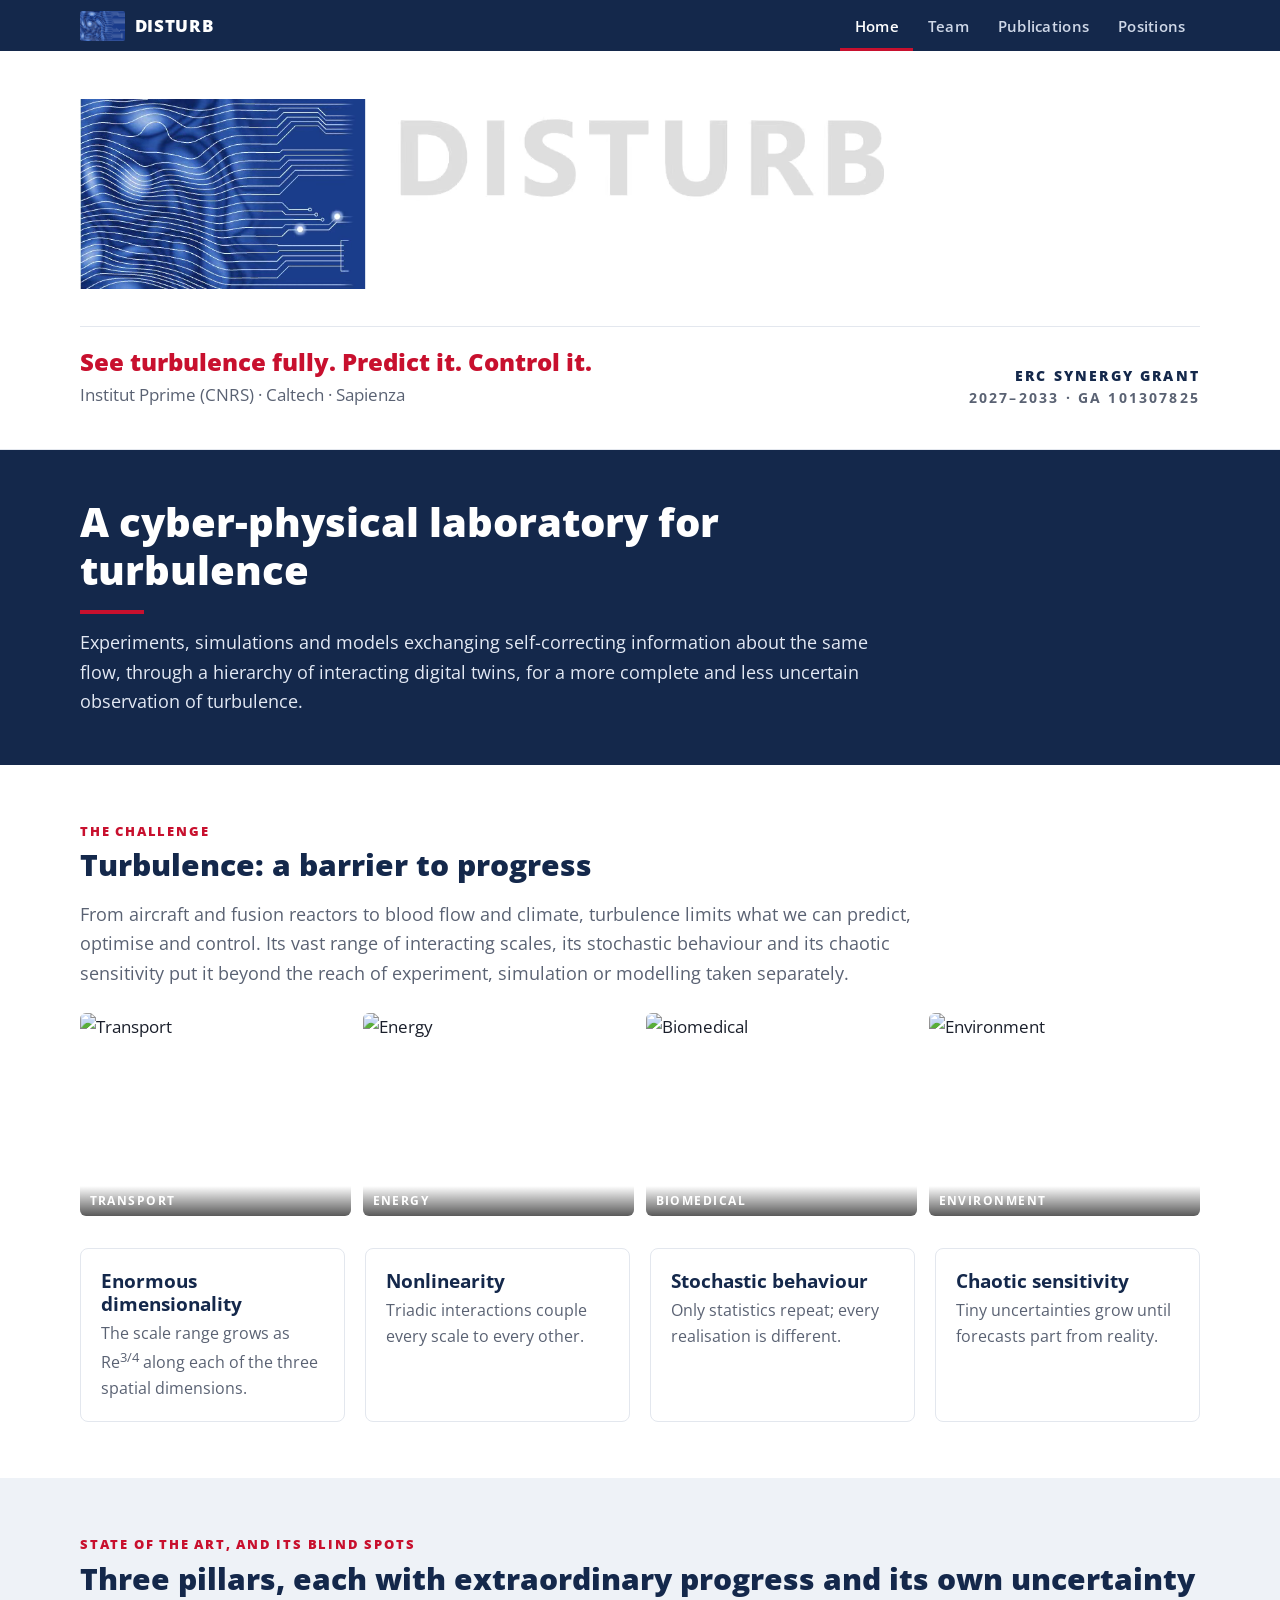
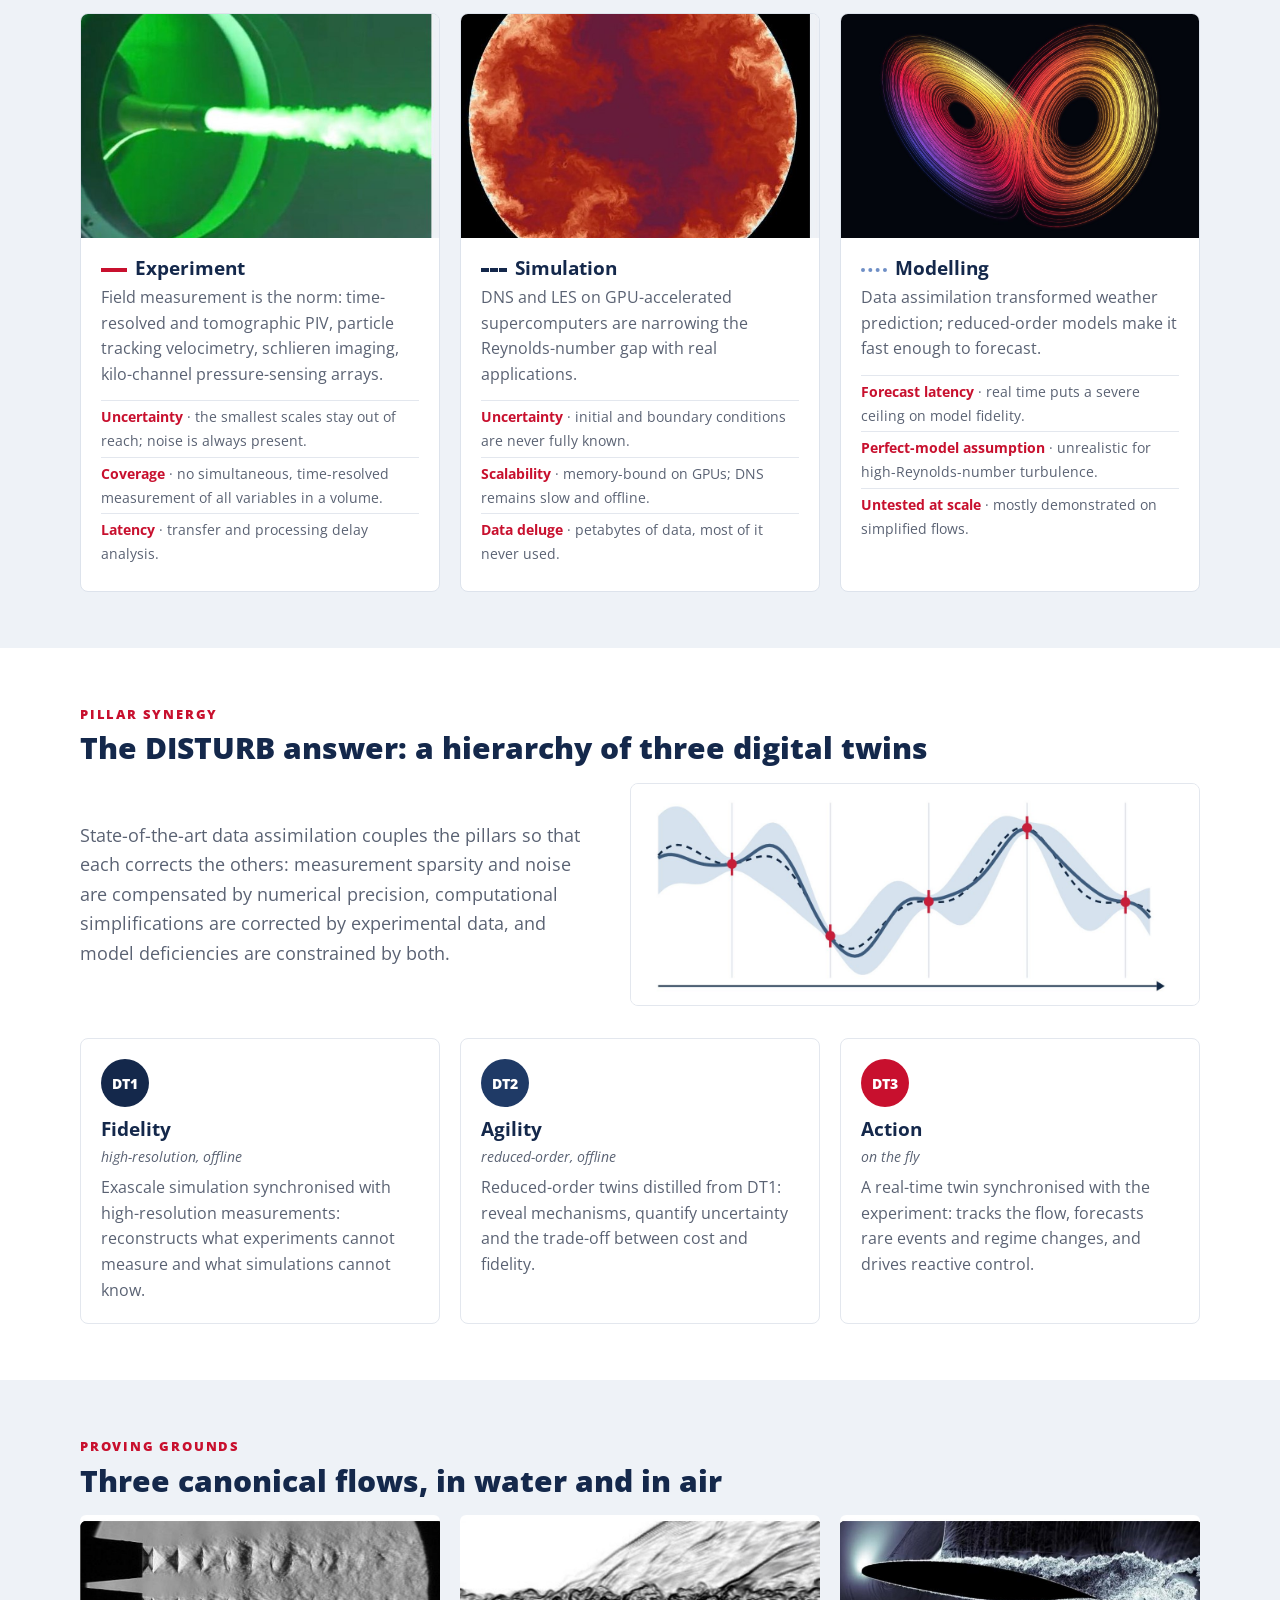
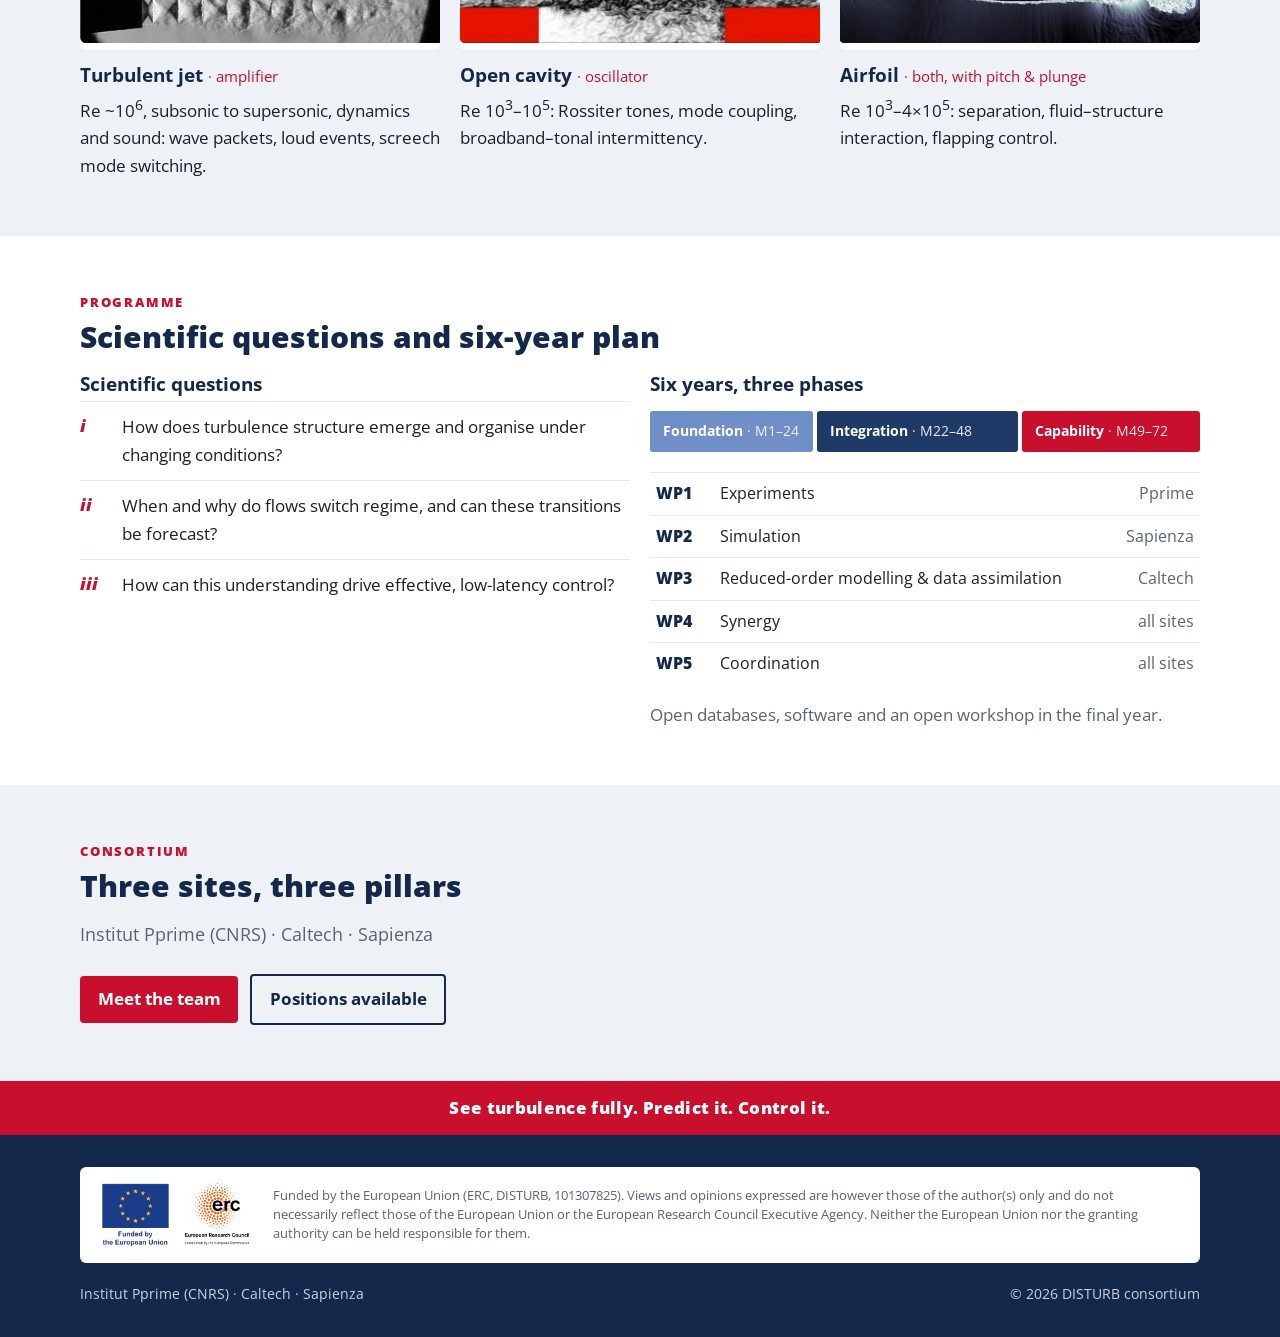
==== docs/index.html @ 785d61cc "Redesign around the new animated DISTURB logo; drop Home fact bar Co-Authored-By: Claude Opus 5.5 <n" ====
<!DOCTYPE html>
<html lang="en">
<head>
<meta charset="utf-8">
<meta name="viewport" content="width=device-width, initial-scale=1">
<title>DISTURB · Digital Simulation Twins for Turbulence</title>
<meta name="description" content="Experiments, simulations and models exchanging self-correcting information about the same flow, through a hierarchy of interacting digital twins, for a more complete and less uncertain observation of turbulence.">
<meta property="og:title" content="DISTURB · Digital Simulation Twins for Turbulence">
<meta property="og:description" content="Experiments, simulations and models exchanging self-correcting information about the same flow, through a hierarchy of interacting digital twins, for a more complete and less uncertain observation of turbulence.">
<meta property="og:image" content="images/logo_lockup.png">
<link rel="icon" href="images/favicon.png">
<link rel="preconnect" href="https://fonts.googleapis.com">
<link rel="preconnect" href="https://fonts.gstatic.com" crossorigin>
<link href="https://fonts.googleapis.com/css2?family=Open+Sans:ital,wght@0,400;0,600;0,700;0,800;1,400&display=swap" rel="stylesheet">
<link rel="stylesheet" href="style.css">
</head>
<body>
<nav class="site"><div class="container"><a class="nav-brand" href="index.html"><img src="images/logo_mark.png" alt="">DISTURB</a><ul><li><a class="lnk active" href="index.html">Home</a></li><li><a class="lnk" href="team.html">Team</a></li><li><a class="lnk" href="publications.html">Publications</a></li><li><a class="lnk" href="positions.html">Positions</a></li></ul></div></nav>
<main>

<section class="hero"><div class="container">
  <div class="hero-logo">
    <video autoplay muted playsinline preload="auto" poster="images/logo_lockup.png" aria-label="DISTURB — Digital Simulation Twins for Turbulence">
      <source src="images/logo_anim.webm" type="video/webm">
      <source src="images/logo_anim.mp4" type="video/mp4">
    </video>
    <img class="still" src="images/logo_lockup.png" alt="DISTURB — Digital Simulation Twins for Turbulence">
  </div>
  <div class="hero-meta">
    <div><div class="motto">See turbulence fully. Predict it. Control it.</div><div class="sites">Institut Pprime (CNRS) · Caltech · Sapienza</div></div>
    <div class="grant"><b>ERC Synergy Grant</b><br>2027–2033 · GA 101307825</div>
  </div>
</div></section>
<section class="intro"><div class="container">
  <h1>A cyber-physical laboratory for turbulence</h1>
  <p>Experiments, simulations and models exchanging self-correcting information about the same flow, through a hierarchy of interacting digital twins, for a more complete and less uncertain observation of turbulence.</p>
</div></section>
<section class="section"><div class="container">
  <div class="kicker">The challenge</div>
  <h2>Turbulence: a barrier to progress</h2>
  <p class="lead">From aircraft and fusion reactors to blood flow and climate, turbulence limits what we can predict, optimise and control. Its vast range of interacting scales, its stochastic behaviour and its chaotic sensitivity put it beyond the reach of experiment, simulation or modelling taken separately.</p><div class="apps"><figure><img src="images/app_transport.jpg" alt="Transport" loading="lazy"><figcaption>Transport</figcaption></figure><figure><img src="images/app_energy.jpg" alt="Energy" loading="lazy"><figcaption>Energy</figcaption></figure><figure><img src="images/app_biomedical.jpg" alt="Biomedical" loading="lazy"><figcaption>Biomedical</figcaption></figure><figure><img src="images/app_environment.jpg" alt="Environment" loading="lazy"><figcaption>Environment</figcaption></figure></div><div class="grid g4"><div class="card"><h3>Enormous dimensionality</h3><p>The scale range grows as Re<sup>3/4</sup> along each of the three spatial dimensions.</p></div><div class="card"><h3>Nonlinearity</h3><p>Triadic interactions couple every scale to every other.</p></div><div class="card"><h3>Stochastic behaviour</h3><p>Only statistics repeat; every realisation is different.</p></div><div class="card"><h3>Chaotic sensitivity</h3><p>Tiny uncertainties grow until forecasts part from reality.</p></div></div>
</div></section>
<section class="section alt"><div class="container">
  <div class="kicker">State of the art, and its blind spots</div>
  <h2>Three pillars, each with extraordinary progress and its own uncertainty</h2>
  <div class="grid g3"><div class="card pillar solid"><img src="images/exp.jpg" alt="Experiment" loading="lazy"><div class="body"><h3>Experiment</h3><p>Field measurement is the norm: time-resolved and tomographic PIV, particle tracking velocimetry, schlieren imaging, kilo-channel pressure-sensing arrays.</p><ul class="limits"><li><b>Uncertainty</b> · the smallest scales stay out of reach; noise is always present.</li><li><b>Coverage</b> · no simultaneous, time-resolved measurement of all variables in a volume.</li><li><b>Latency</b> · transfer and processing delay analysis.</li></ul></div></div><div class="card pillar dashed"><img src="images/sim.jpg" alt="Simulation" loading="lazy"><div class="body"><h3>Simulation</h3><p>DNS and LES on GPU-accelerated supercomputers are narrowing the Reynolds-number gap with real applications.</p><ul class="limits"><li><b>Uncertainty</b> · initial and boundary conditions are never fully known.</li><li><b>Scalability</b> · memory-bound on GPUs; DNS remains slow and offline.</li><li><b>Data deluge</b> · petabytes of data, most of it never used.</li></ul></div></div><div class="card pillar dotted"><img src="images/model.jpg" alt="Modelling" loading="lazy"><div class="body"><h3>Modelling</h3><p>Data assimilation transformed weather prediction; reduced-order models make it fast enough to forecast.</p><ul class="limits"><li><b>Forecast latency</b> · real time puts a severe ceiling on model fidelity.</li><li><b>Perfect-model assumption</b> · unrealistic for high-Reynolds-number turbulence.</li><li><b>Untested at scale</b> · mostly demonstrated on simplified flows.</li></ul></div></div></div>
</div></section>
<section class="section"><div class="container">
  <div class="kicker">Pillar synergy</div>
  <h2>The DISTURB answer: a hierarchy of three digital twins</h2>
  <div class="synergy"><p class="lead">State-of-the-art data assimilation couples the pillars so that each corrects the others: measurement sparsity and noise are compensated by numerical precision, computational simplifications are corrected by experimental data, and model deficiencies are constrained by both.</p><img src="images/dt.jpg" alt="Data assimilation: twin estimate tracking the true flow, with uncertainty shrinking at assimilated measurements"></div><div class="grid g3"><div class="card twin"><div class="twin-badge">DT1</div><h3>Fidelity</h3><div class="mode">high-resolution, offline</div><p>Exascale simulation synchronised with high-resolution measurements: reconstructs what experiments cannot measure and what simulations cannot know.</p></div><div class="card twin"><div class="twin-badge">DT2</div><h3>Agility</h3><div class="mode">reduced-order, offline</div><p>Reduced-order twins distilled from DT1: reveal mechanisms, quantify uncertainty and the trade-off between cost and fidelity.</p></div><div class="card twin"><div class="twin-badge">DT3</div><h3>Action</h3><div class="mode">on the fly</div><p>A real-time twin synchronised with the experiment: tracks the flow, forecasts rare events and regime changes, and drives reactive control.</p></div></div>
</div></section>
<section class="section alt"><div class="container">
  <div class="kicker">Proving grounds</div>
  <h2>Three canonical flows, in water and in air</h2>
  <div class="grid g3"><div class="flow"><img src="images/jet.jpg" alt="Turbulent jet" loading="lazy"><h3>Turbulent jet <span>· amplifier</span></h3><p>Re ~10<sup>6</sup>, subsonic to supersonic, dynamics and sound: wave packets, loud events, screech mode switching.</p></div><div class="flow"><img src="images/cavity.jpg" alt="Open cavity" loading="lazy"><h3>Open cavity <span>· oscillator</span></h3><p>Re 10<sup>3</sup>–10<sup>5</sup>: Rossiter tones, mode coupling, broadband–tonal intermittency.</p></div><div class="flow"><img src="images/airfoil.jpg" alt="Airfoil" loading="lazy"><h3>Airfoil <span>· both, with pitch &amp; plunge</span></h3><p>Re 10<sup>3</sup>–4×10<sup>5</sup>: separation, fluid–structure interaction, flapping control.</p></div></div>
</div></section>
<section class="section"><div class="container">
  <div class="kicker">Programme</div>
  <h2>Scientific questions and six-year plan</h2>
  <div class="grid g2"><div><h3>Scientific questions</h3><ol class="questions"><li>How does turbulence structure emerge and organise under changing conditions?</li><li>When and why do flows switch regime, and can these transitions be forecast?</li><li>How can this understanding drive effective, low-latency control?</li></ol></div><div><h3>Six years, three phases</h3><div class="phases"><div>Foundation <span>· M1–24</span></div><div>Integration <span>· M22–48</span></div><div>Capability <span>· M49–72</span></div></div><table class="wp"><tr><td>WP1</td><td>Experiments</td><td>Pprime</td></tr><tr><td>WP2</td><td>Simulation</td><td>Sapienza</td></tr><tr><td>WP3</td><td>Reduced-order modelling &amp; data assimilation</td><td>Caltech</td></tr><tr><td>WP4</td><td>Synergy</td><td>all sites</td></tr><tr><td>WP5</td><td>Coordination</td><td>all sites</td></tr></table><p style="margin-top:1rem;color:var(--muted)">Open databases, software and an open workshop in the final year.</p></div></div>
</div></section>
<section class="section alt"><div class="container">
  <div class="kicker">Consortium</div>
  <h2>Three sites, three pillars</h2>
  <p class="lead">Institut Pprime (CNRS) · Caltech · Sapienza</p><p style="margin-top:1.5rem"><a class="btn" href="team.html">Meet the team</a> &nbsp; <a class="btn ghost" href="positions.html">Positions available</a></p>
</div></section>
</main>

<div class="motto-bar">See turbulence fully. Predict it. Control it.</div>
<footer class="site"><div class="container">
  <div class="funding">
    <img src="images/eu_erc.png" alt="Funded by the European Union — European Research Council">
    <p>Funded by the European Union (ERC, DISTURB, 101307825). Views and opinions expressed are however those of the author(s) only and do not necessarily reflect those of the European Union or the European Research Council Executive Agency. Neither the European Union nor the granting authority can be held responsible for them.</p>
  </div>
  <div class="foot-row">
    <span>Institut Pprime (CNRS) · Caltech · Sapienza</span>
    <span>© 2026 DISTURB consortium</span>
  </div>
</div></footer>
</body>
</html>
---- docs/style.css ----
:root {
  --navy: #14284b; --navy-2: #1f3a66; --red: #c8102e; --blue: #6f8fc6;
  --ink: #1a1f2b; --muted: #5a6273; --line: #e3e7ee; --panel: #eef2f7; --bg: #ffffff;
}
*, *::before, *::after { box-sizing: border-box; margin: 0; padding: 0; }
html { scroll-behavior: smooth; }
body {
  font-family: "Open Sans", -apple-system, BlinkMacSystemFont, "Segoe UI", Roboto, Arial, sans-serif;
  font-size: 17px; line-height: 1.65; color: var(--ink); background: var(--bg);
}
a { color: var(--red); text-decoration: none; }
a:hover { text-decoration: underline; }
img { max-width: 100%; height: auto; display: block; }
.container { max-width: 1160px; margin: 0 auto; padding: 0 1.25rem; }
.section { padding: 3.5rem 0; }
.section.alt { background: var(--panel); }
.kicker {
  color: var(--red); font-weight: 800; font-size: .8rem;
  letter-spacing: .14em; text-transform: uppercase; margin-bottom: .35rem;
}
h1, h2, h3 { color: var(--navy); line-height: 1.2; }
h2 { font-size: 1.9rem; font-weight: 800; margin-bottom: 1rem; }
h3 { font-size: 1.2rem; font-weight: 700; margin-bottom: .4rem; }
.lead { font-size: 1.12rem; color: var(--muted); max-width: 52rem; }

/* nav (all pages) */
nav.site { background: var(--navy); position: sticky; top: 0; z-index: 50; }
nav.site .container { display: flex; align-items: center; gap: 1rem; }
.nav-brand { display: flex; align-items: center; gap: .6rem; color: #fff; font-weight: 800;
  letter-spacing: .04em; font-size: 1.05rem; padding: .45rem 0; flex-shrink: 0; }
.nav-brand:hover { text-decoration: none; }
.nav-brand img { height: 30px; width: auto; border-radius: 2px; }
nav.site ul { list-style: none; display: flex; margin-left: auto; }
nav.site a.lnk { display: block; color: #cfd8e8; padding: .85rem .9rem; font-size: .92rem; font-weight: 600; letter-spacing: .02em; }
nav.site a.lnk:hover { color: #fff; text-decoration: none; }
nav.site a.lnk.active { color: #fff; box-shadow: inset 0 -3px 0 var(--red); }

/* brand strip (inner pages) */
.brandbar { background: #fff; border-bottom: 1px solid var(--line); }
.brandbar .container { display: flex; align-items: center; gap: 1.5rem; padding-top: 1rem; padding-bottom: 1rem; }
.brandbar img { height: 72px; width: auto; }
.grant { margin-left: auto; text-align: right; font-size: .78rem; font-weight: 700;
  letter-spacing: .16em; text-transform: uppercase; color: var(--muted); line-height: 1.6; }
.grant b { color: var(--navy); font-weight: 800; }

/* home hero: the animated logo */
.hero { background: #fff; border-bottom: 1px solid var(--line); }
.hero .container { padding-top: 3rem; padding-bottom: 2.5rem; }
.hero-logo { width: 100%; max-width: 820px; aspect-ratio: 1236 / 286; display: block; }
.hero-logo video, .hero-logo img { width: 100%; height: 100%; object-fit: contain; }
.hero-meta { display: flex; flex-wrap: wrap; align-items: flex-end; gap: 1rem 2rem; margin-top: 1.8rem;
  padding-top: 1.2rem; border-top: 1px solid var(--line); }
.hero-meta .motto { color: var(--red); font-weight: 800; font-size: clamp(1.15rem, 2.4vw, 1.5rem); line-height: 1.3; }
.hero-meta .sites { color: var(--muted); margin-top: .2rem; }
.hero-meta .grant { font-size: .85rem; }
.intro { background: var(--navy); color: #e3e9f4; }
.intro .container { padding-top: 3rem; padding-bottom: 3rem; }
.intro h1 { color: #fff; font-size: clamp(1.7rem, 3.6vw, 2.5rem); font-weight: 800; max-width: 46rem; }
.intro p { font-size: 1.12rem; max-width: 50rem; margin-top: .9rem; }
.intro h1::after { content: ""; display: block; width: 4rem; height: 4px; background: var(--red); margin-top: 1rem; }
@media (prefers-reduced-motion: reduce) { .hero-logo video { display: none; } }
@media (prefers-reduced-motion: no-preference) { .hero-logo .still { display: none; } }

/* grids & cards */
.grid { display: grid; gap: 1.25rem; }
.g2 { grid-template-columns: repeat(2, 1fr); }
.g3 { grid-template-columns: repeat(3, 1fr); }
.g4 { grid-template-columns: repeat(4, 1fr); }
.card { background: #fff; border: 1px solid var(--line); border-radius: 8px; padding: 1.25rem; }
.alt .card { border-color: #dde3ec; }
.card p { color: var(--muted); font-size: .97rem; }
.apps { display: grid; grid-template-columns: repeat(4, 1fr); gap: .75rem; margin: 1.5rem 0 2rem; }
.apps figure { position: relative; border-radius: 6px; overflow: hidden; aspect-ratio: 4/3; }
.apps img { width: 100%; height: 100%; object-fit: cover; }
.apps figcaption { position: absolute; left: 0; right: 0; bottom: 0; padding: .3rem .6rem; font-size: .75rem;
  font-weight: 700; letter-spacing: .12em; text-transform: uppercase; color: #fff;
  background: linear-gradient(transparent, rgba(0,0,0,.65)); }
.pillar { display: flex; flex-direction: column; overflow: hidden; padding: 0; }
.pillar img { aspect-ratio: 16/10; object-fit: cover; width: 100%; background: #000; }
.pillar .body { padding: 1.1rem 1.25rem 1.3rem; }
.pillar h3::before { content: ""; display: inline-block; width: 1.6rem; margin-right: .5rem; vertical-align: middle;
  border-top: 4px solid var(--red); }
.pillar.dashed h3::before { border-top: 4px dashed var(--navy); }
.pillar.dotted h3::before { border-top: 4px dotted var(--blue); }
.limits { list-style: none; margin-top: .8rem; font-size: .9rem; color: var(--muted); }
.limits li { padding: .25rem 0; border-top: 1px solid var(--line); }
.limits b { color: var(--red); font-weight: 700; }
.twin-badge { display: inline-flex; align-items: center; justify-content: center; width: 3rem; height: 3rem;
  border-radius: 50%; background: var(--navy); color: #fff; font-weight: 800; font-size: .9rem; margin-bottom: .6rem; }
.twin:nth-child(2) .twin-badge { background: var(--navy-2); }
.twin:nth-child(3) .twin-badge { background: var(--red); }
.twin .mode { font-size: .85rem; color: var(--muted); font-style: italic; margin-bottom: .4rem; }
.synergy { display: grid; grid-template-columns: 1fr 1.1fr; gap: 2rem; align-items: center; margin-bottom: 2rem; }
.synergy img { border-radius: 8px; border: 1px solid var(--line); background: #fff; }
.flow img { border-radius: 6px; aspect-ratio: 8/3; object-fit: cover; width: 100%; margin-bottom: .8rem; }
.flow h3 span { color: var(--red); font-weight: 400; font-size: .95rem; }
.questions { list-style: none; counter-reset: q; }
.questions li { counter-increment: q; padding: .7rem 0 .7rem 2.6rem; position: relative; border-top: 1px solid var(--line); font-size: 1.05rem; }
.questions li::before { content: counter(q, lower-roman); position: absolute; left: 0; top: .65rem;
  color: var(--red); font-weight: 800; font-style: italic; }
.phases { display: grid; grid-template-columns: 22fr 27fr 24fr; gap: 4px; margin: 1rem 0 1.25rem; }
.phases div { color: #fff; padding: .55rem .8rem; font-size: .9rem; font-weight: 700; border-radius: 3px; }
.phases div:nth-child(1) { background: var(--blue); }
.phases div:nth-child(2) { background: var(--navy-2); }
.phases div:nth-child(3) { background: var(--red); }
.phases span { font-weight: 400; opacity: .9; }
table.wp { width: 100%; border-collapse: collapse; font-size: .97rem; }
table.wp td { padding: .5rem .4rem; border-top: 1px solid var(--line); vertical-align: top; }
table.wp td:first-child { font-weight: 800; color: var(--navy); width: 4rem; }
table.wp td:last-child { color: var(--muted); text-align: right; white-space: nowrap; }
.btn { display: inline-block; background: var(--red); color: #fff; padding: .6rem 1.1rem; border-radius: 4px; font-weight: 700; }
.btn:hover { text-decoration: none; background: #a50d26; }
.btn.ghost { background: transparent; color: var(--navy); border: 2px solid var(--navy); }

/* team */
.site-card { border-top: 4px solid var(--red); }
.site-card:nth-child(2) { border-top-color: var(--navy); }
.site-card:nth-child(3) { border-top-color: var(--blue); }
.site-card .pillar-name { font-size: .78rem; font-weight: 800; letter-spacing: .14em; text-transform: uppercase; color: var(--red); }
.pi { display: flex; gap: .9rem; align-items: center; margin: .9rem 0; }
.pi .ph { width: 72px; height: 72px; border-radius: 50%; object-fit: cover; flex-shrink: 0; }
.pi .ph.empty { background: var(--panel); display: flex; align-items: center; justify-content: center;
  color: var(--navy); font-weight: 800; font-size: 1.3rem; }
.pi b { display: block; font-size: 1.1rem; color: var(--navy); }
.pi span { font-size: .85rem; color: var(--muted); }
.members { list-style: none; font-size: .95rem; }
.members li { padding: .3rem 0; border-top: 1px solid var(--line); }
.members li span { color: var(--muted); font-size: .88rem; }

/* news & pubs */
.news-item { display: grid; grid-template-columns: 7rem 1fr; gap: 1rem; padding: 1.2rem 0; border-top: 1px solid var(--line); }
.news-item time { color: var(--red); font-weight: 700; font-size: .9rem; }
.pub { padding: .9rem 0; border-top: 1px solid var(--line); }
.pub .t { font-weight: 700; color: var(--navy); }
.pub .m { color: var(--muted); font-size: .95rem; }
.empty-note { color: var(--muted); font-style: italic; padding: 1rem 0; }

/* footer */
footer.site { background: var(--navy); color: #c9d3e5; font-size: .85rem; margin-top: 0; }
footer.site .container { padding-top: 2rem; padding-bottom: 2rem; }
.funding { display: grid; grid-template-columns: auto 1fr; gap: 1.5rem; align-items: center;
  background: #fff; color: var(--muted); border-radius: 6px; padding: 1rem 1.25rem; }
.funding img { height: 64px; width: auto; }
.funding p { font-size: .8rem; line-height: 1.5; }
.foot-row { display: flex; flex-wrap: wrap; justify-content: space-between; gap: 1rem; margin-top: 1.25rem; }
footer.site a { color: #fff; }
.motto-bar { background: var(--red); color: #fff; text-align: center; font-weight: 800; padding: .8rem; letter-spacing: .02em; }

@media (max-width: 900px) {
  .g3, .g4 { grid-template-columns: 1fr 1fr; }
  .synergy { grid-template-columns: 1fr; }
}
@media (max-width: 640px) {
  body { font-size: 16px; }
  .g2, .g3, .g4 { grid-template-columns: 1fr; }
  .apps { grid-template-columns: 1fr 1fr; }
  .grant.top { display: none; }
  .brandbar img { height: 52px; }
  nav.site .container { flex-wrap: wrap; gap: 0; }
  nav.site ul { margin-left: 0; width: 100%; overflow-x: auto; }
  nav.site a.lnk { padding: .6rem .7rem; white-space: nowrap; }
  .hero-meta .grant { text-align: left; margin-left: 0; }
  .phases { grid-template-columns: 1fr; }
  .news-item { grid-template-columns: 1fr; gap: .2rem; }
  .funding { grid-template-columns: 1fr; }
  .section { padding: 2.5rem 0; }
}
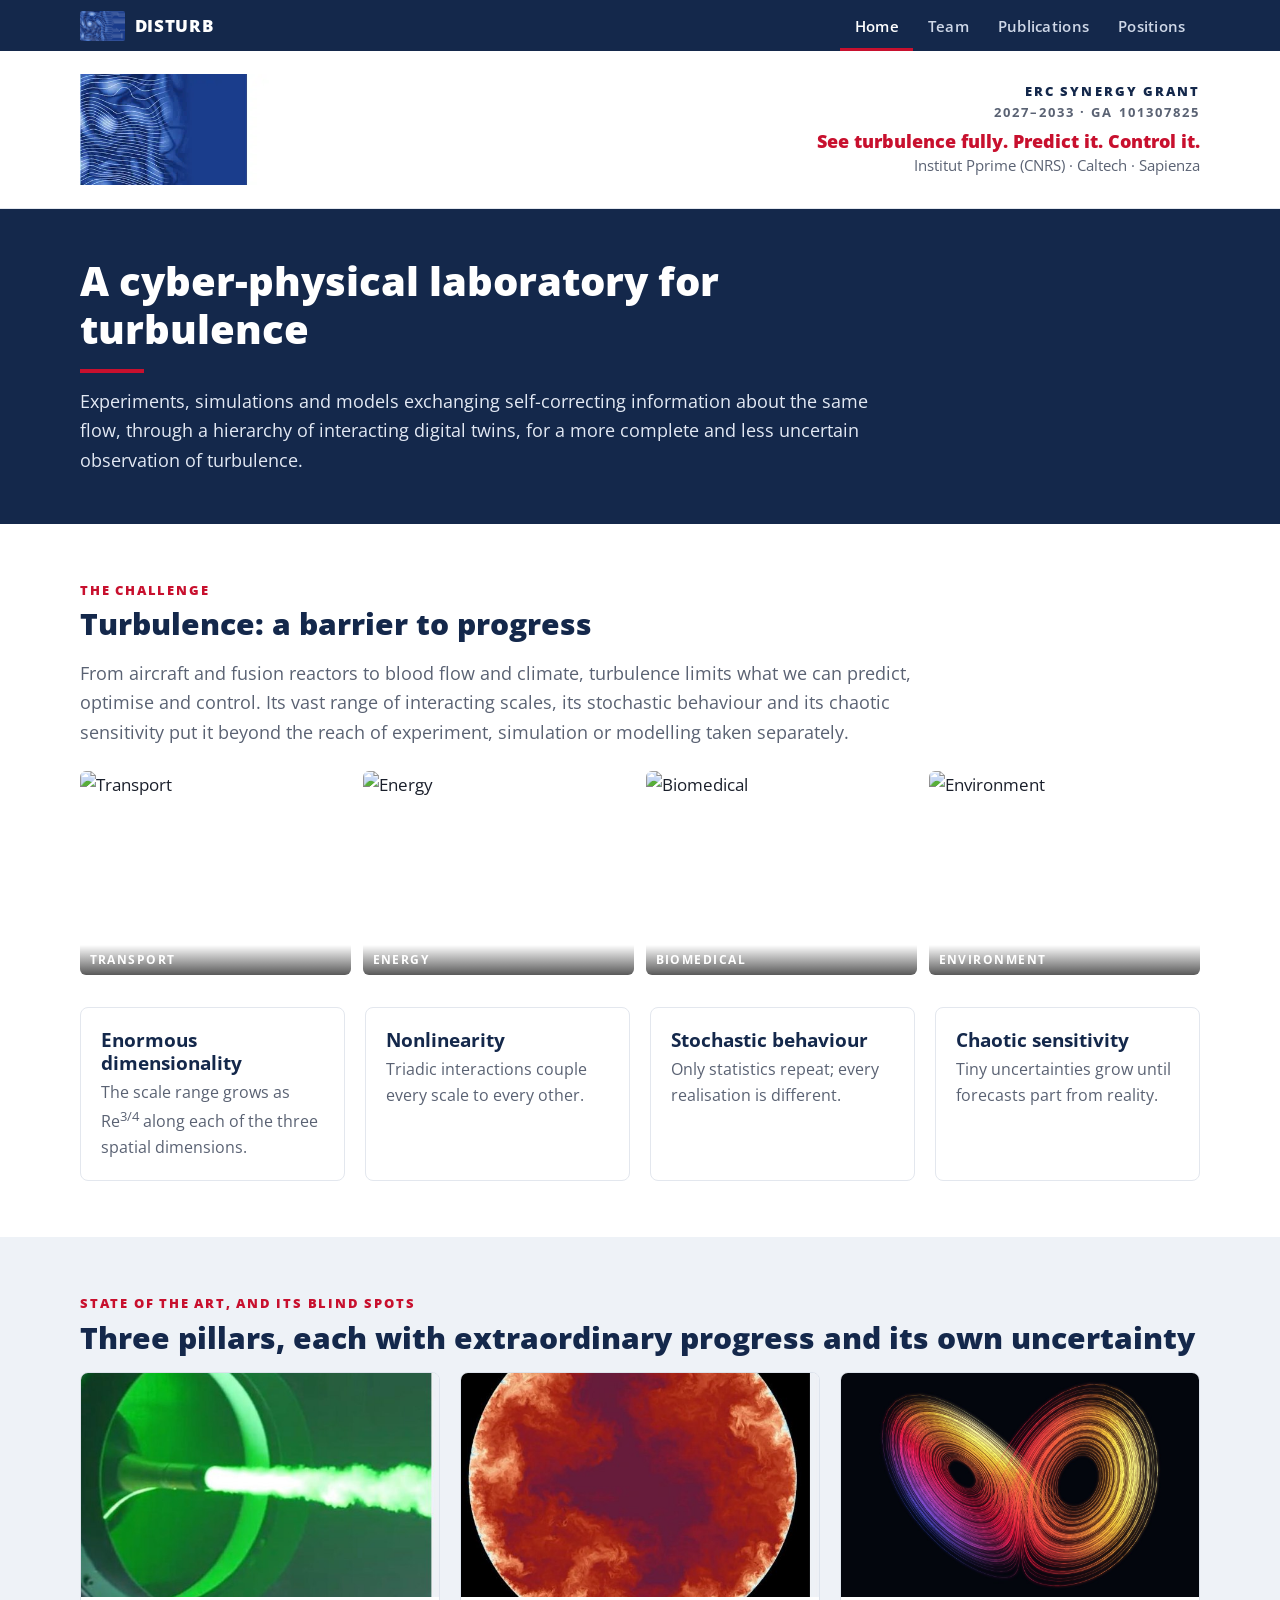
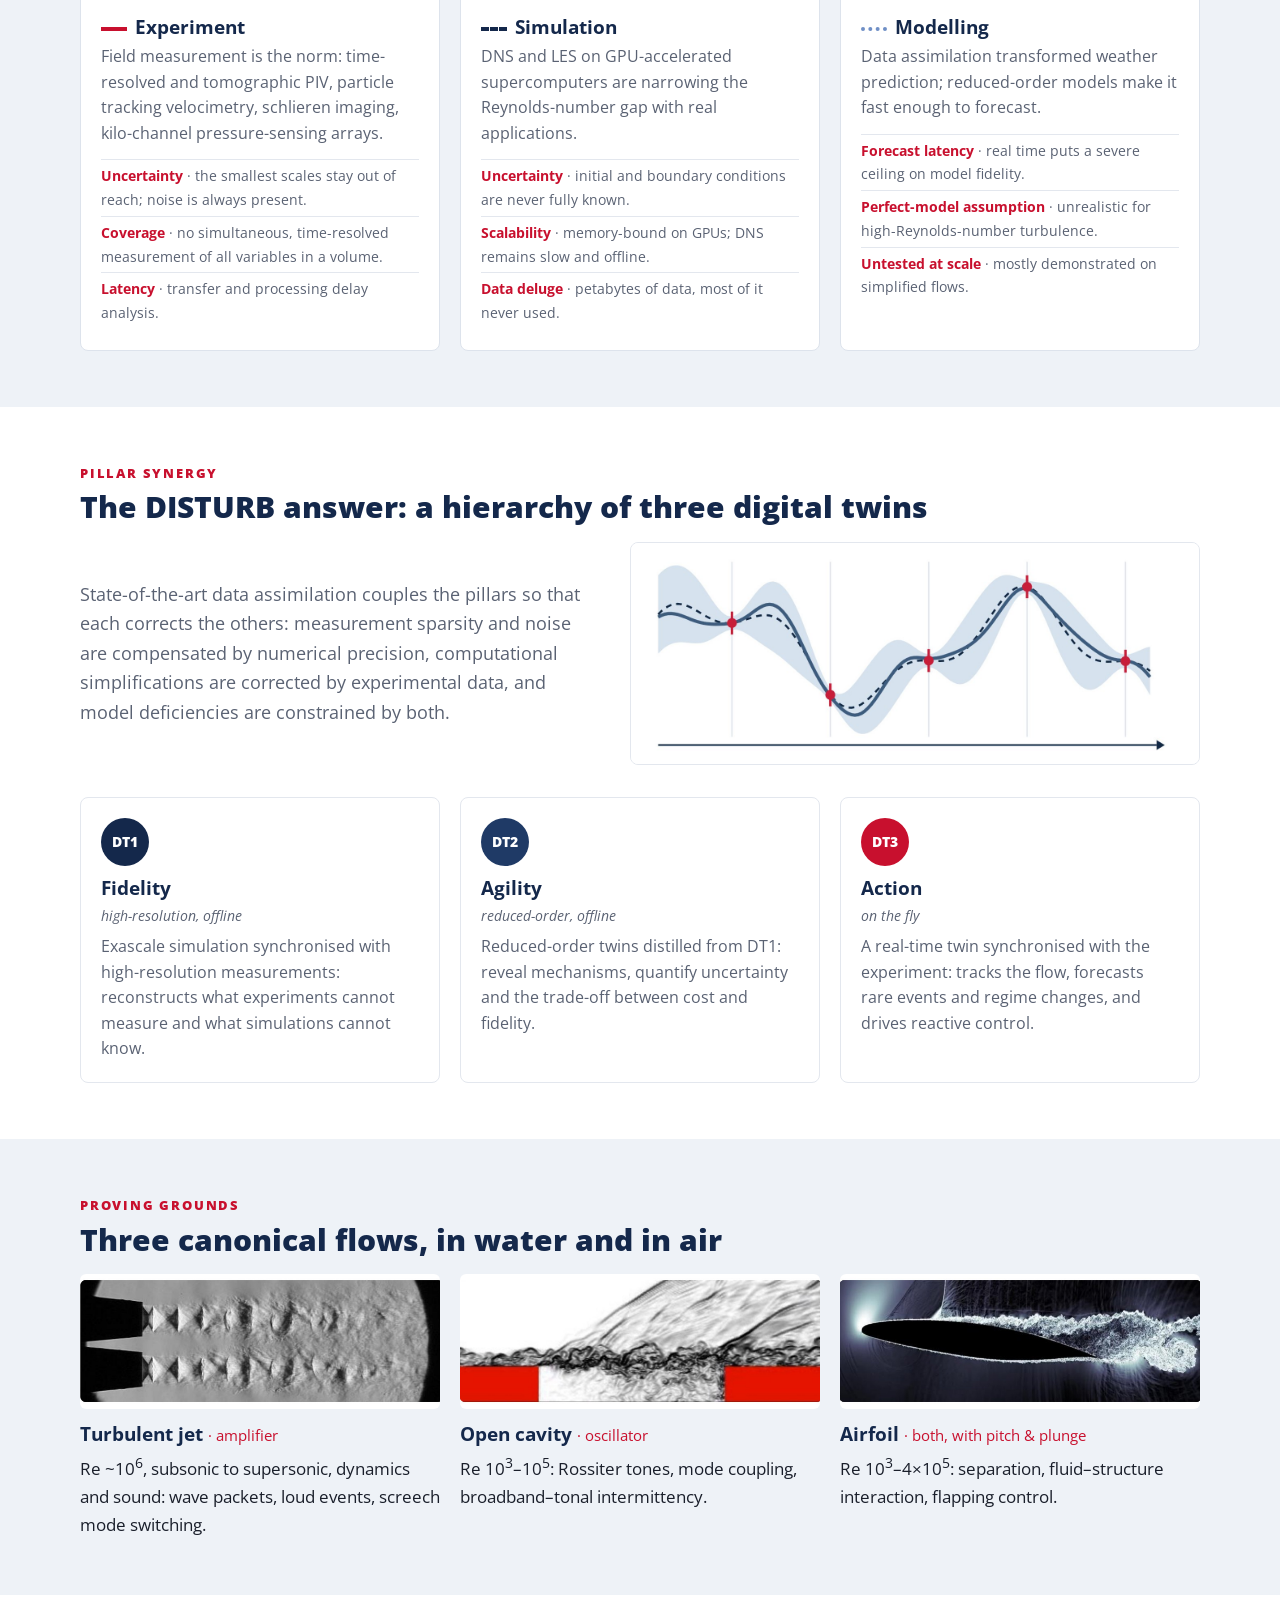
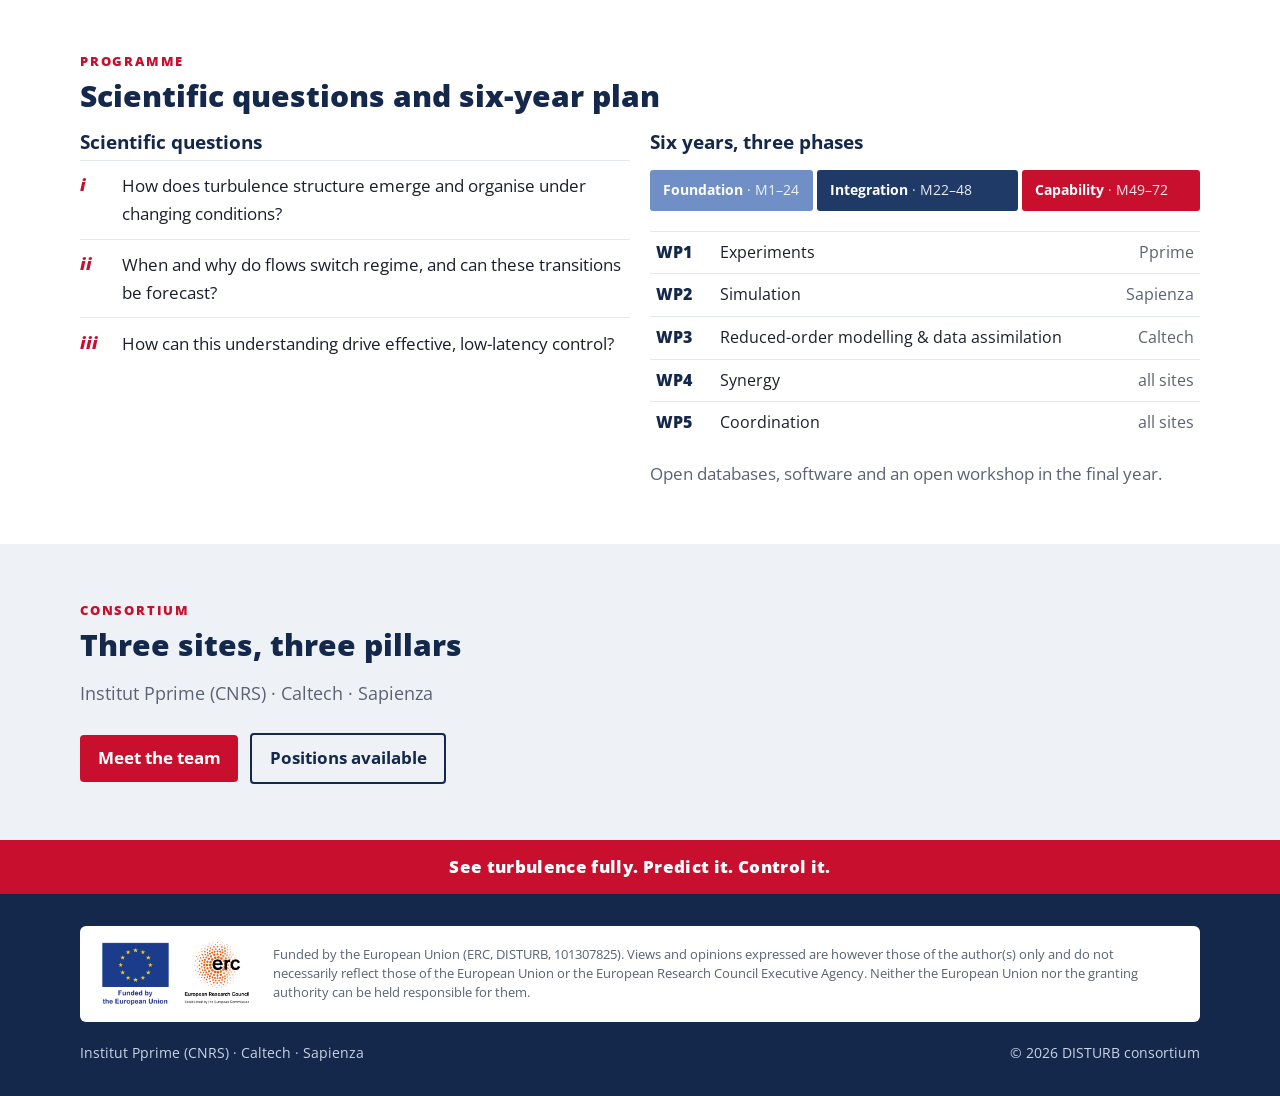
==== commit 13b28828: "Hero: compact banner; logo as play-once animated WebP instead of video Co-Authored-By: Claude Opus 5" ====
--- a/docs/index.html
+++ b/docs/index.html
@@ -19,16 +19,14 @@
 <main>
 
 <section class="hero"><div class="container">
-  <div class="hero-logo">
-    <video autoplay muted playsinline preload="auto" poster="images/logo_lockup.png" aria-label="DISTURB — Digital Simulation Twins for Turbulence">
-      <source src="images/logo_anim.webm" type="video/webm">
-      <source src="images/logo_anim.mp4" type="video/mp4">
-    </video>
-    <img class="still" src="images/logo_lockup.png" alt="DISTURB — Digital Simulation Twins for Turbulence">
-  </div>
+  <picture class="hero-logo">
+    <source srcset="images/logo_lockup.png" media="(prefers-reduced-motion: reduce)">
+    <img src="images/logo_anim.webp" width="824" height="191" alt="DISTURB — Digital Simulation Twins for Turbulence">
+  </picture>
   <div class="hero-meta">
-    <div><div class="motto">See turbulence fully. Predict it. Control it.</div><div class="sites">Institut Pprime (CNRS) · Caltech · Sapienza</div></div>
     <div class="grant"><b>ERC Synergy Grant</b><br>2027–2033 · GA 101307825</div>
+    <div class="motto">See turbulence fully. Predict it. Control it.</div>
+    <div class="sites">Institut Pprime (CNRS) · Caltech · Sapienza</div>
   </div>
 </div></section>
 <section class="intro"><div class="container">
--- a/docs/style.css
+++ b/docs/style.css
@@ -46,21 +46,19 @@
 
 /* home hero: the animated logo */
 .hero { background: #fff; border-bottom: 1px solid var(--line); }
-.hero .container { padding-top: 3rem; padding-bottom: 2.5rem; }
-.hero-logo { width: 100%; max-width: 820px; aspect-ratio: 1236 / 286; display: block; }
-.hero-logo video, .hero-logo img { width: 100%; height: 100%; object-fit: contain; }
-.hero-meta { display: flex; flex-wrap: wrap; align-items: flex-end; gap: 1rem 2rem; margin-top: 1.8rem;
-  padding-top: 1.2rem; border-top: 1px solid var(--line); }
-.hero-meta .motto { color: var(--red); font-weight: 800; font-size: clamp(1.15rem, 2.4vw, 1.5rem); line-height: 1.3; }
-.hero-meta .sites { color: var(--muted); margin-top: .2rem; }
-.hero-meta .grant { font-size: .85rem; }
+.hero .container { display: flex; align-items: center; gap: 1.5rem 2.5rem; flex-wrap: wrap;
+  padding-top: 1.4rem; padding-bottom: 1.4rem; }
+.hero-logo { width: min(100%, 480px); flex-shrink: 0; }
+.hero-logo img { width: 100%; height: auto; }
+.hero-meta { margin-left: auto; text-align: right; }
+.hero-meta .motto { color: var(--red); font-weight: 800; font-size: 1.1rem; line-height: 1.3; margin-top: .5rem; }
+.hero-meta .sites { color: var(--muted); font-size: .92rem; }
+.hero-meta .grant { font-size: .8rem; margin-left: 0; text-align: inherit; }
 .intro { background: var(--navy); color: #e3e9f4; }
 .intro .container { padding-top: 3rem; padding-bottom: 3rem; }
 .intro h1 { color: #fff; font-size: clamp(1.7rem, 3.6vw, 2.5rem); font-weight: 800; max-width: 46rem; }
 .intro p { font-size: 1.12rem; max-width: 50rem; margin-top: .9rem; }
 .intro h1::after { content: ""; display: block; width: 4rem; height: 4px; background: var(--red); margin-top: 1rem; }
-@media (prefers-reduced-motion: reduce) { .hero-logo video { display: none; } }
-@media (prefers-reduced-motion: no-preference) { .hero-logo .still { display: none; } }
 
 /* grids & cards */
 .grid { display: grid; gap: 1.25rem; }
@@ -160,7 +158,7 @@
   nav.site .container { flex-wrap: wrap; gap: 0; }
   nav.site ul { margin-left: 0; width: 100%; overflow-x: auto; }
   nav.site a.lnk { padding: .6rem .7rem; white-space: nowrap; }
-  .hero-meta .grant { text-align: left; margin-left: 0; }
+  .hero-meta { margin-left: 0; text-align: left; }
   .phases { grid-template-columns: 1fr; }
   .news-item { grid-template-columns: 1fr; gap: .2rem; }
   .funding { grid-template-columns: 1fr; }
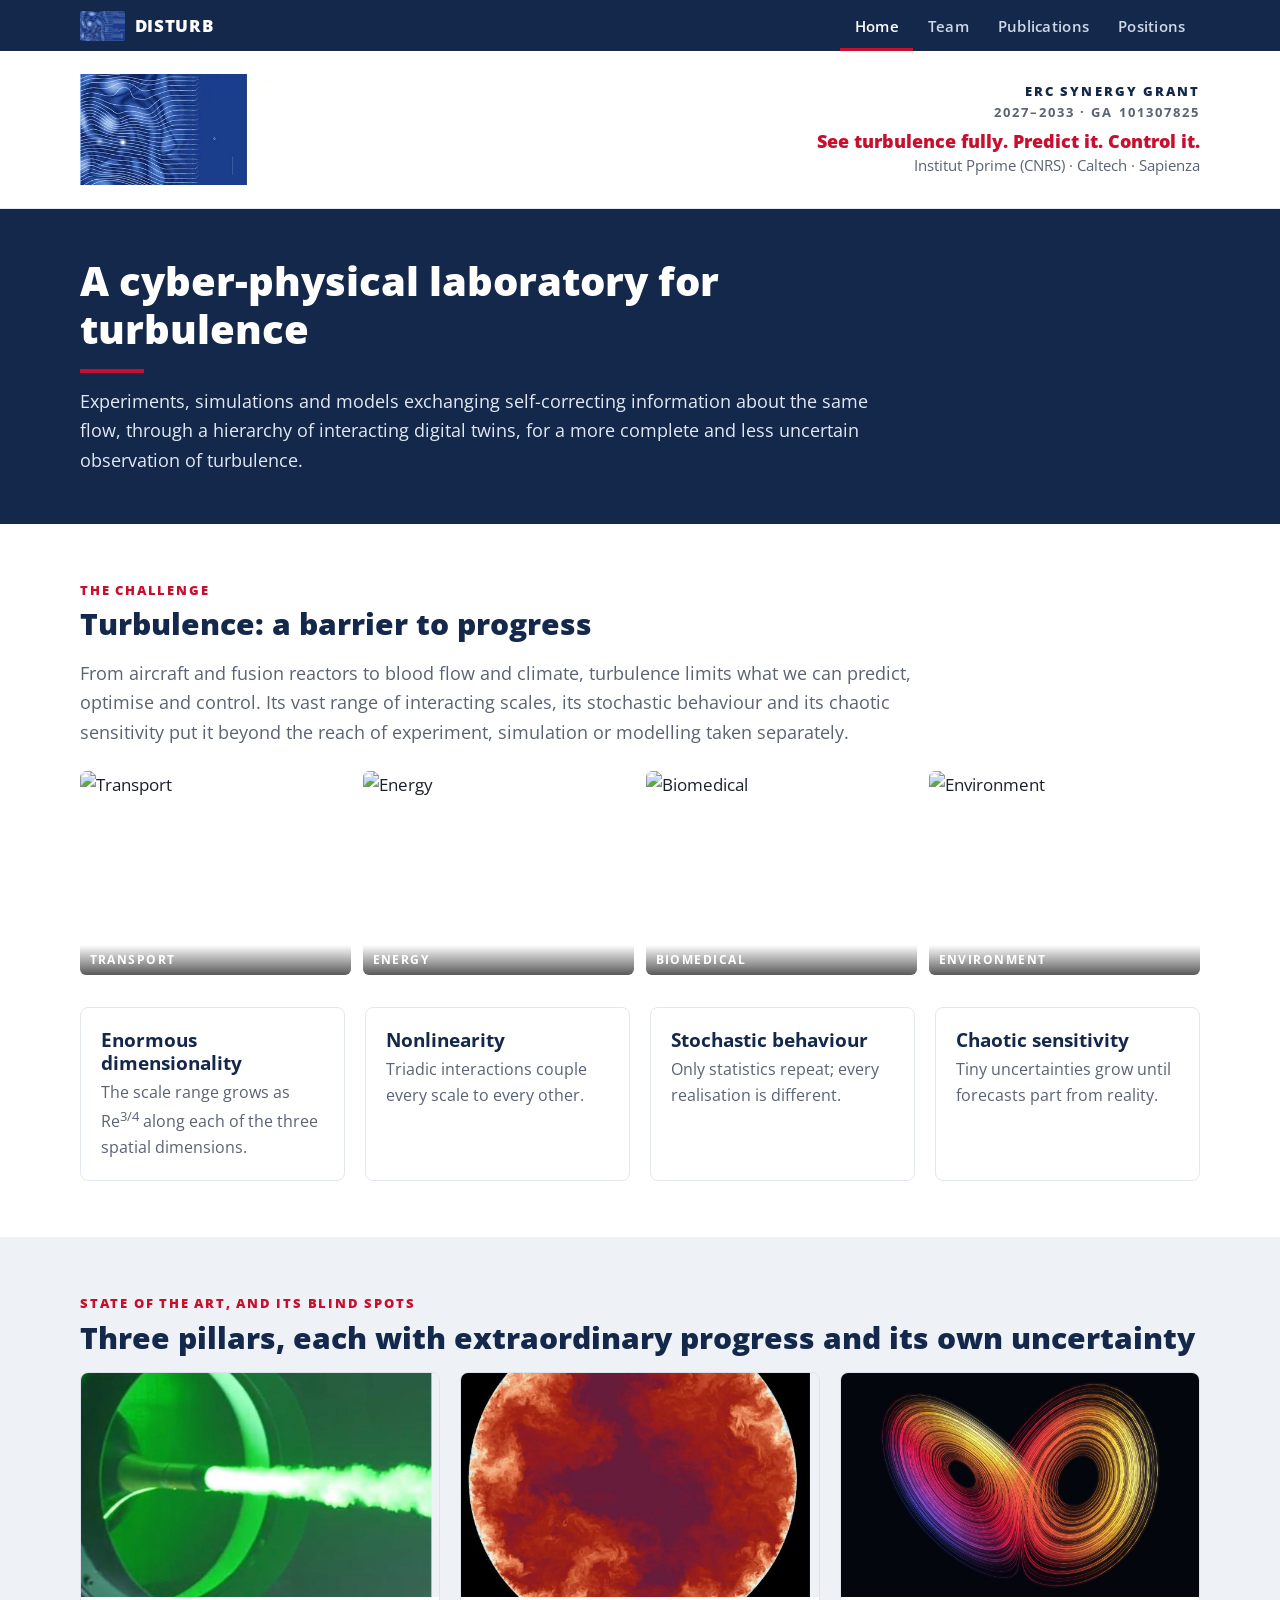
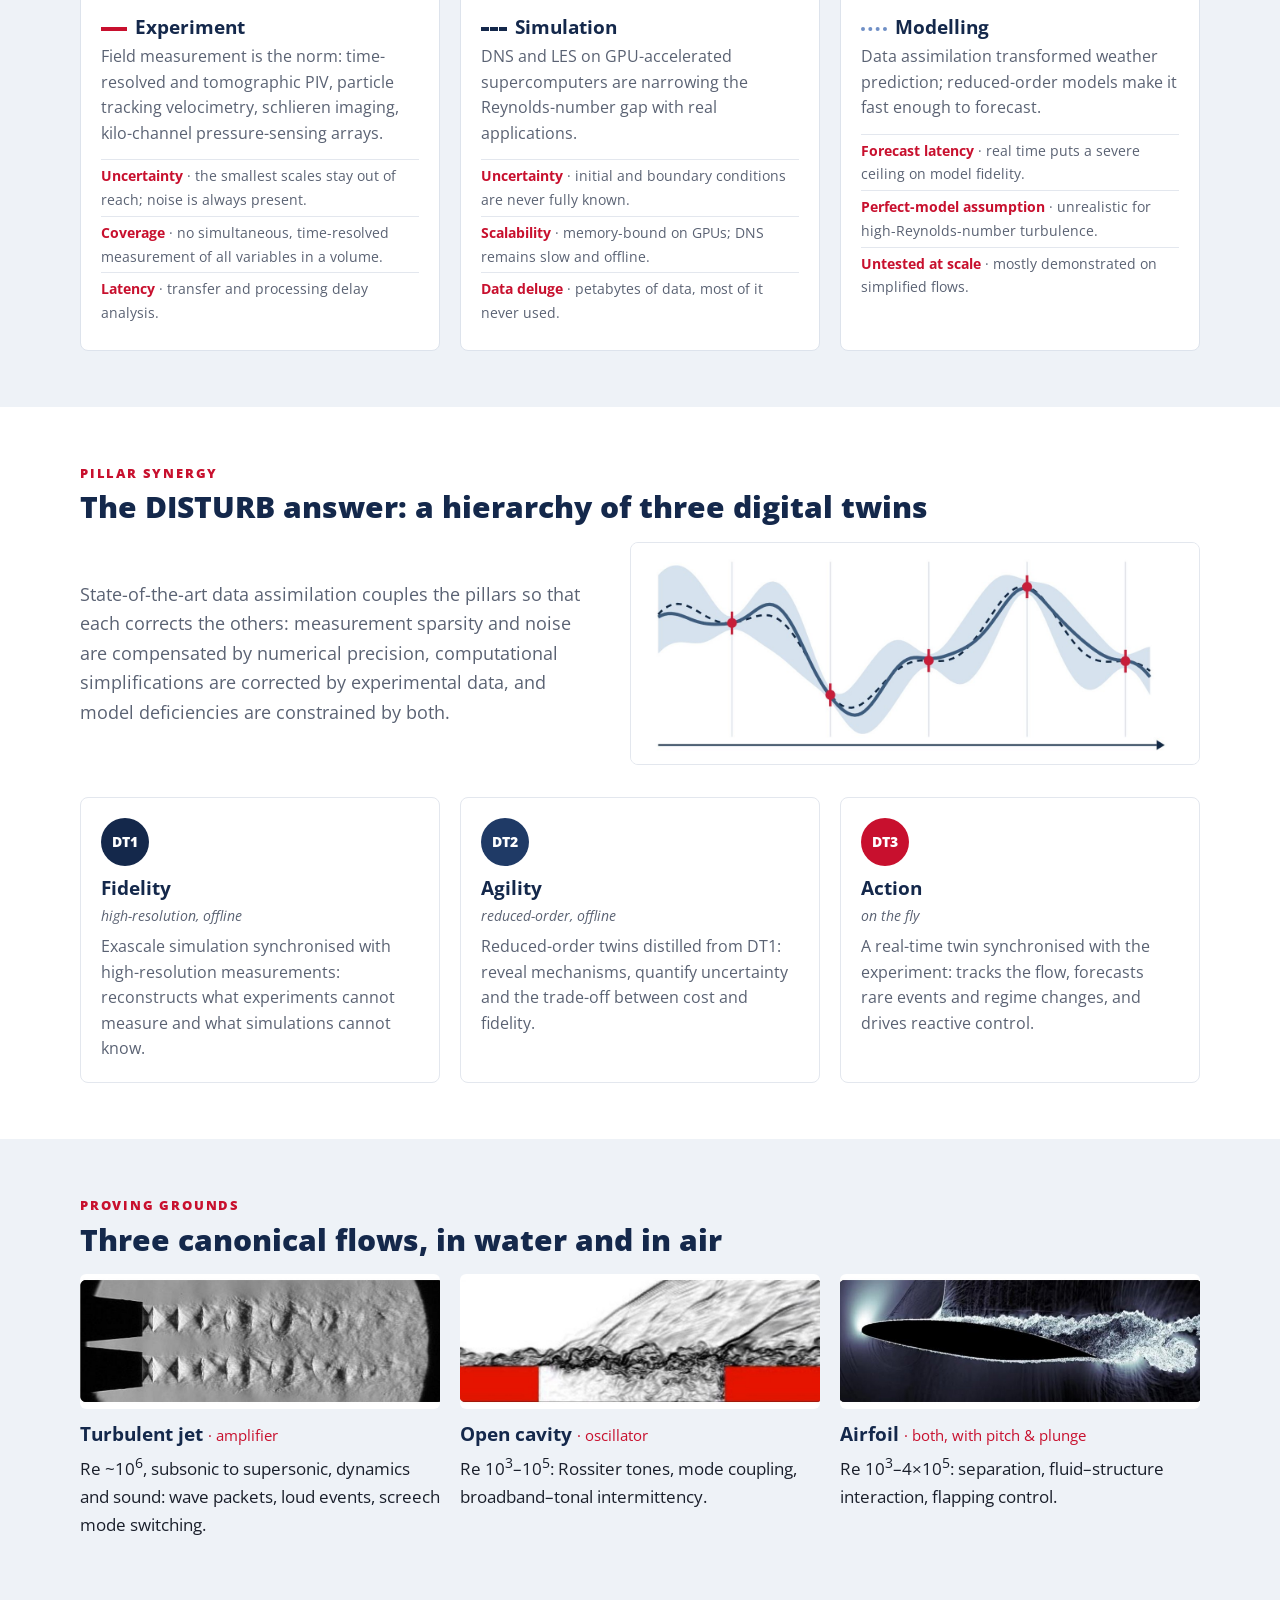
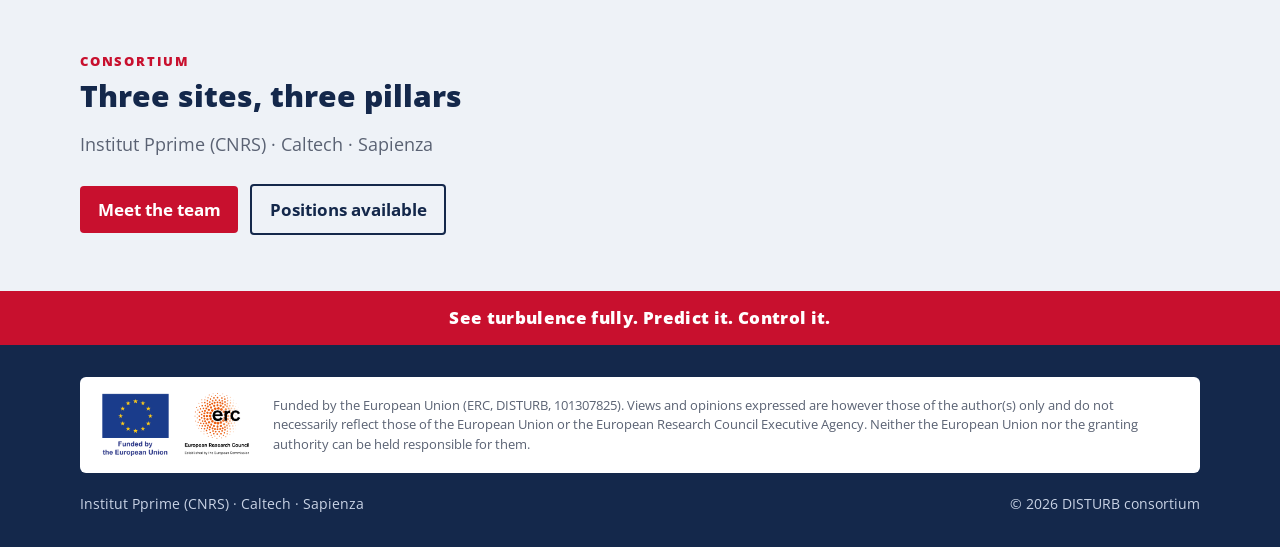
==== commit c6822938: "Drop Programme block; Team: PIs in sheet order then A–Z; remove taglines Co-Authored-By: Claude Opus" ====
--- a/docs/index.html
+++ b/docs/index.html
@@ -53,11 +53,6 @@
   <h2>Three canonical flows, in water and in air</h2>
   <div class="grid g3"><div class="flow"><img src="images/jet.jpg" alt="Turbulent jet" loading="lazy"><h3>Turbulent jet <span>· amplifier</span></h3><p>Re ~10<sup>6</sup>, subsonic to supersonic, dynamics and sound: wave packets, loud events, screech mode switching.</p></div><div class="flow"><img src="images/cavity.jpg" alt="Open cavity" loading="lazy"><h3>Open cavity <span>· oscillator</span></h3><p>Re 10<sup>3</sup>–10<sup>5</sup>: Rossiter tones, mode coupling, broadband–tonal intermittency.</p></div><div class="flow"><img src="images/airfoil.jpg" alt="Airfoil" loading="lazy"><h3>Airfoil <span>· both, with pitch &amp; plunge</span></h3><p>Re 10<sup>3</sup>–4×10<sup>5</sup>: separation, fluid–structure interaction, flapping control.</p></div></div>
 </div></section>
-<section class="section"><div class="container">
-  <div class="kicker">Programme</div>
-  <h2>Scientific questions and six-year plan</h2>
-  <div class="grid g2"><div><h3>Scientific questions</h3><ol class="questions"><li>How does turbulence structure emerge and organise under changing conditions?</li><li>When and why do flows switch regime, and can these transitions be forecast?</li><li>How can this understanding drive effective, low-latency control?</li></ol></div><div><h3>Six years, three phases</h3><div class="phases"><div>Foundation <span>· M1–24</span></div><div>Integration <span>· M22–48</span></div><div>Capability <span>· M49–72</span></div></div><table class="wp"><tr><td>WP1</td><td>Experiments</td><td>Pprime</td></tr><tr><td>WP2</td><td>Simulation</td><td>Sapienza</td></tr><tr><td>WP3</td><td>Reduced-order modelling &amp; data assimilation</td><td>Caltech</td></tr><tr><td>WP4</td><td>Synergy</td><td>all sites</td></tr><tr><td>WP5</td><td>Coordination</td><td>all sites</td></tr></table><p style="margin-top:1rem;color:var(--muted)">Open databases, software and an open workshop in the final year.</p></div></div>
-</div></section>
 <section class="section alt"><div class="container">
   <div class="kicker">Consortium</div>
   <h2>Three sites, three pillars</h2>
--- a/docs/style.css
+++ b/docs/style.css
@@ -125,6 +125,12 @@
 .members { list-style: none; font-size: .95rem; }
 .members li { padding: .3rem 0; border-top: 1px solid var(--line); }
 .members li span { color: var(--muted); font-size: .88rem; }
+.people { list-style: none; margin-top: 2.5rem; display: grid; grid-template-columns: repeat(3, 1fr); gap: 0 1.25rem; }
+.people li { padding: .7rem 0; border-top: 1px solid var(--line); }
+.people b { display: block; color: var(--navy); font-weight: 700; }
+.people span { color: var(--muted); font-size: .9rem; }
+@media (max-width: 900px) { .people { grid-template-columns: 1fr 1fr; } }
+@media (max-width: 640px) { .people { grid-template-columns: 1fr; } }
 
 /* news & pubs */
 .news-item { display: grid; grid-template-columns: 7rem 1fr; gap: 1rem; padding: 1.2rem 0; border-top: 1px solid var(--line); }
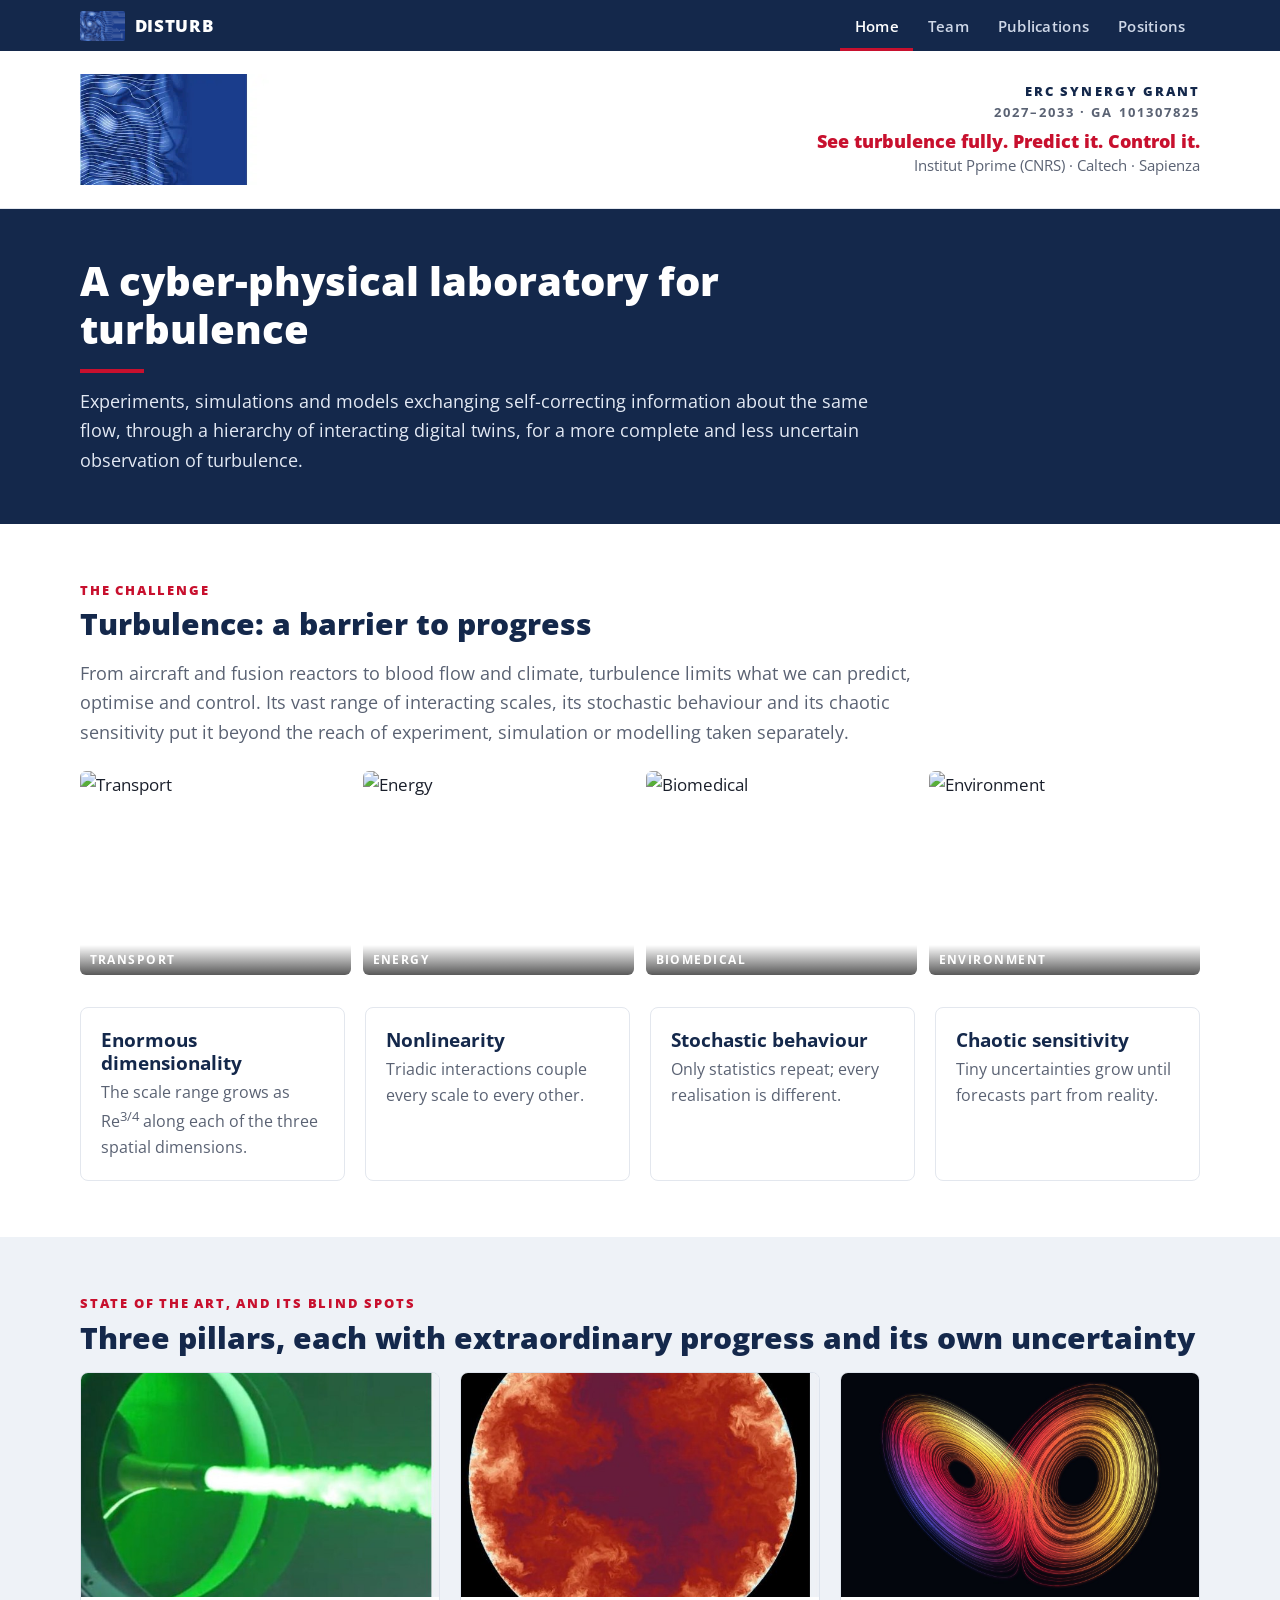
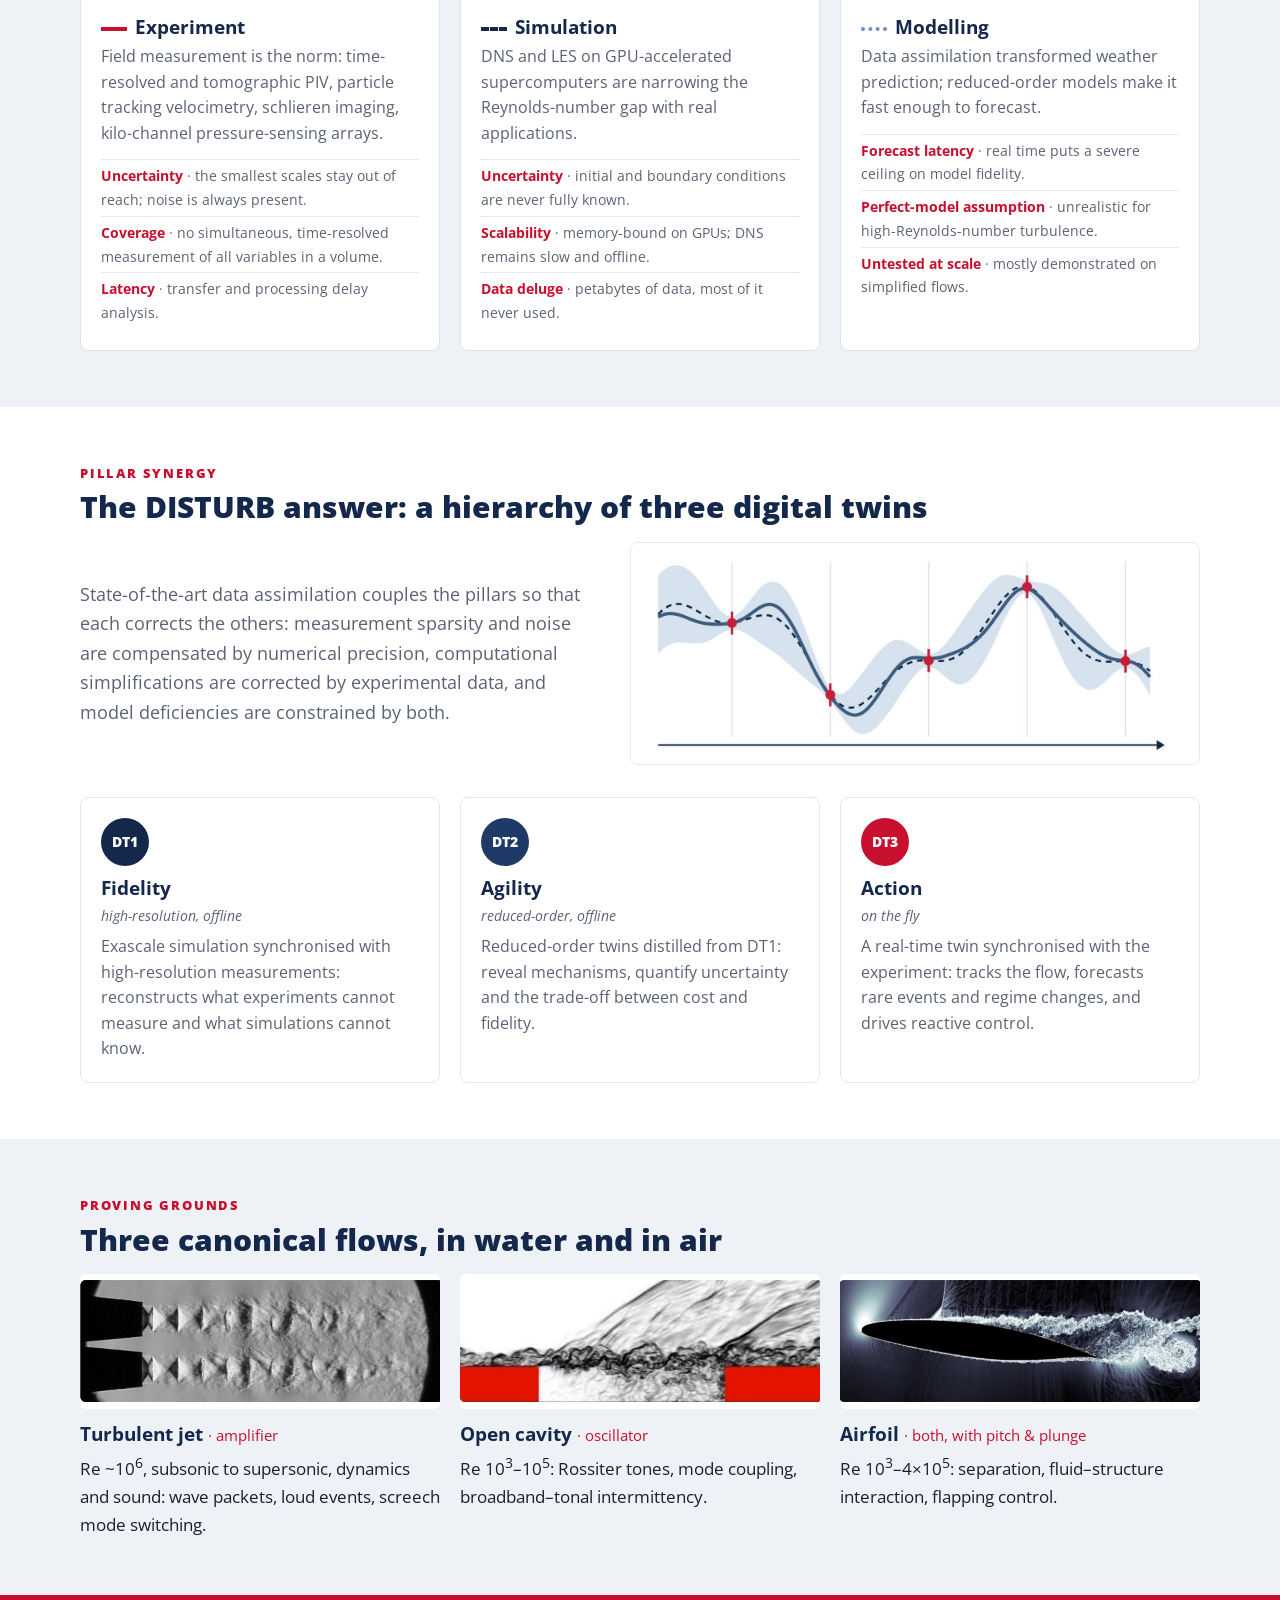
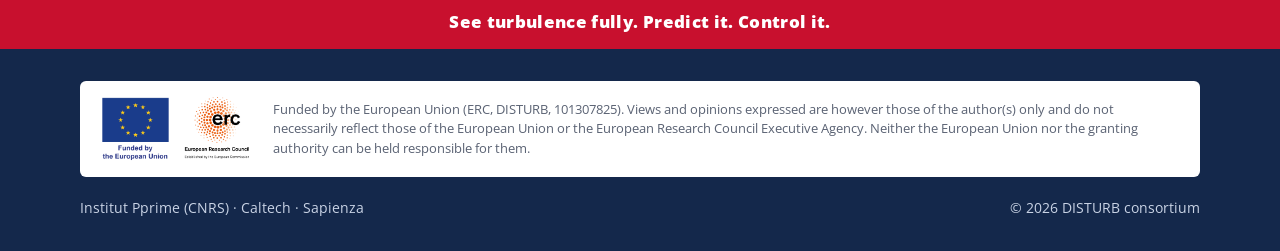
==== commit e43a5cd1: "Remove Consortium block from Home Co-Authored-By: Claude Opus 5.5 <noreply@anthropic.com>" ====
--- a/docs/index.html
+++ b/docs/index.html
@@ -53,11 +53,6 @@
   <h2>Three canonical flows, in water and in air</h2>
   <div class="grid g3"><div class="flow"><img src="images/jet.jpg" alt="Turbulent jet" loading="lazy"><h3>Turbulent jet <span>· amplifier</span></h3><p>Re ~10<sup>6</sup>, subsonic to supersonic, dynamics and sound: wave packets, loud events, screech mode switching.</p></div><div class="flow"><img src="images/cavity.jpg" alt="Open cavity" loading="lazy"><h3>Open cavity <span>· oscillator</span></h3><p>Re 10<sup>3</sup>–10<sup>5</sup>: Rossiter tones, mode coupling, broadband–tonal intermittency.</p></div><div class="flow"><img src="images/airfoil.jpg" alt="Airfoil" loading="lazy"><h3>Airfoil <span>· both, with pitch &amp; plunge</span></h3><p>Re 10<sup>3</sup>–4×10<sup>5</sup>: separation, fluid–structure interaction, flapping control.</p></div></div>
 </div></section>
-<section class="section alt"><div class="container">
-  <div class="kicker">Consortium</div>
-  <h2>Three sites, three pillars</h2>
-  <p class="lead">Institut Pprime (CNRS) · Caltech · Sapienza</p><p style="margin-top:1.5rem"><a class="btn" href="team.html">Meet the team</a> &nbsp; <a class="btn ghost" href="positions.html">Positions available</a></p>
-</div></section>
 </main>
 
 <div class="motto-bar">See turbulence fully. Predict it. Control it.</div>
--- a/docs/style.css
+++ b/docs/style.css
@@ -112,10 +112,7 @@
 .btn.ghost { background: transparent; color: var(--navy); border: 2px solid var(--navy); }
 
 /* team */
-.site-card { border-top: 4px solid var(--red); }
-.site-card:nth-child(2) { border-top-color: var(--navy); }
-.site-card:nth-child(3) { border-top-color: var(--blue); }
-.site-card .pillar-name { font-size: .78rem; font-weight: 800; letter-spacing: .14em; text-transform: uppercase; color: var(--red); }
+.site-card { border-top: 4px solid var(--navy); }
 .pi { display: flex; gap: .9rem; align-items: center; margin: .9rem 0; }
 .pi .ph { width: 72px; height: 72px; border-radius: 50%; object-fit: cover; flex-shrink: 0; }
 .pi .ph.empty { background: var(--panel); display: flex; align-items: center; justify-content: center;
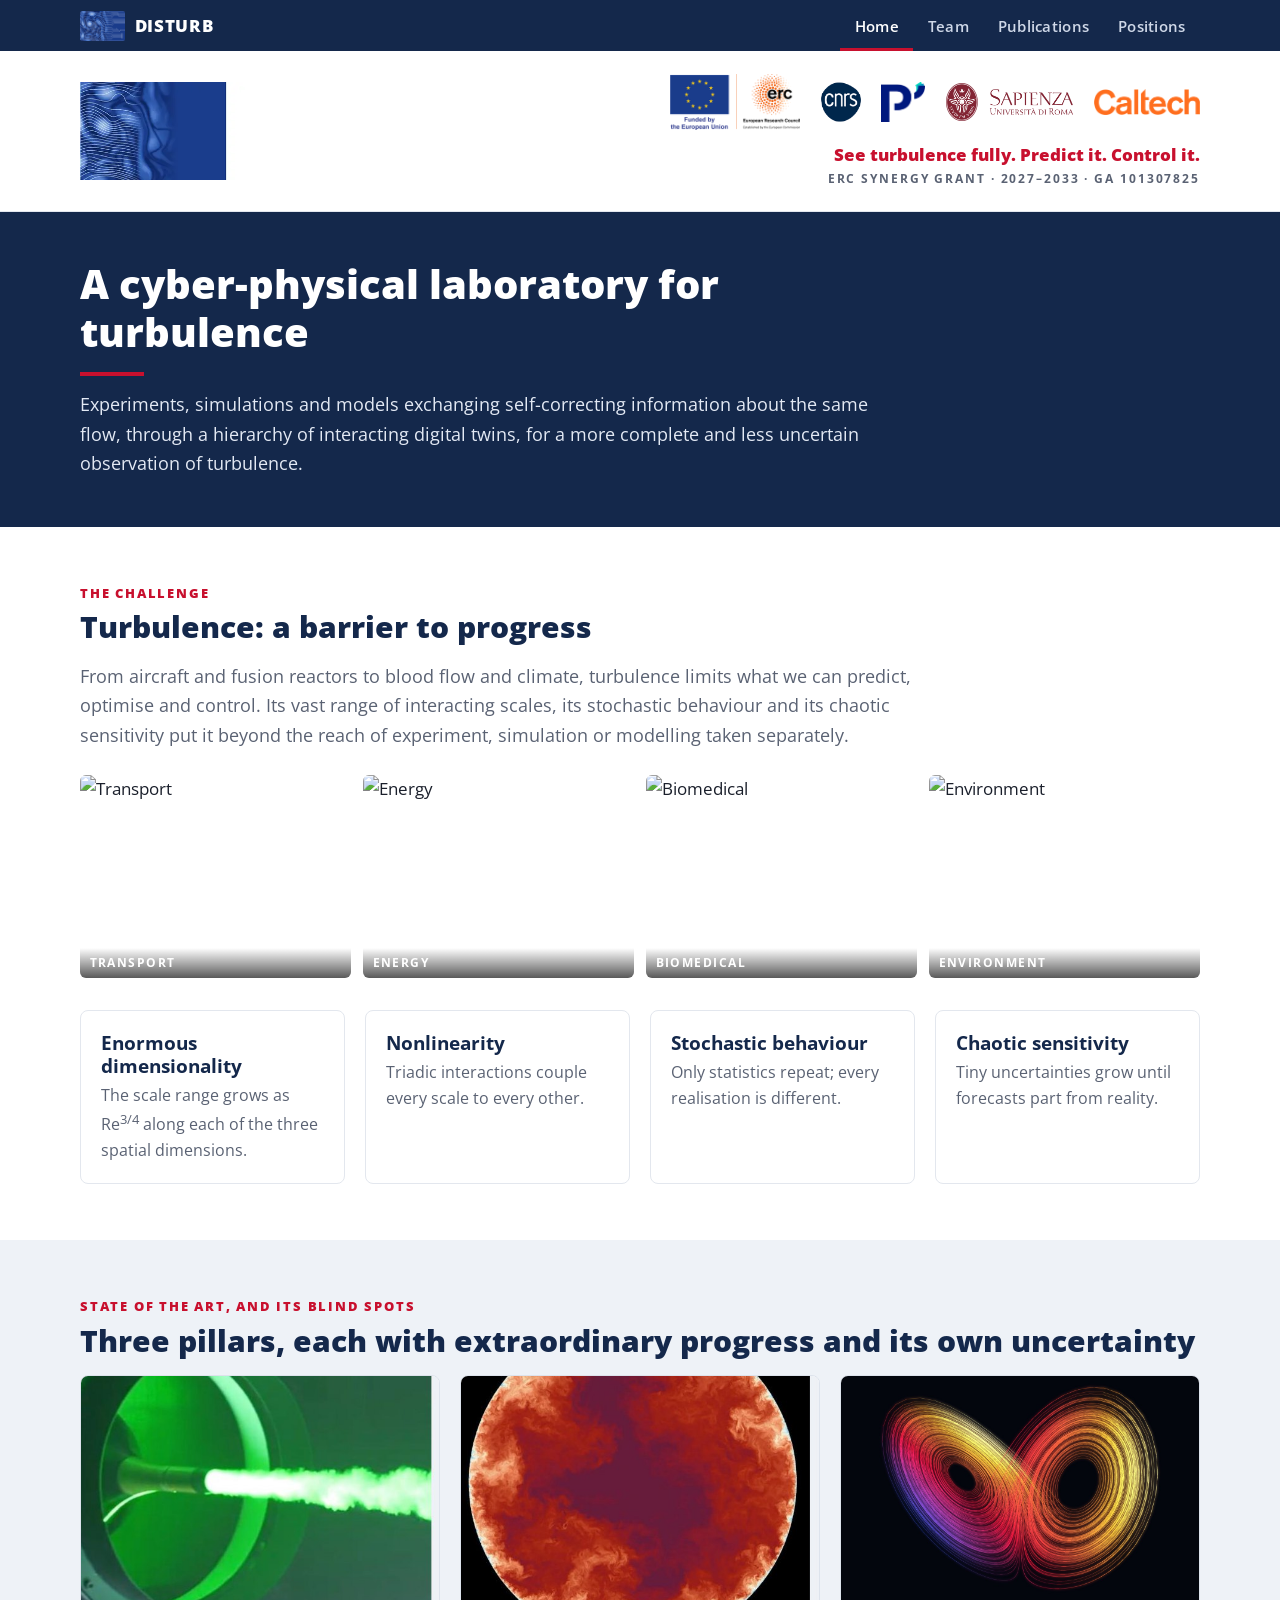
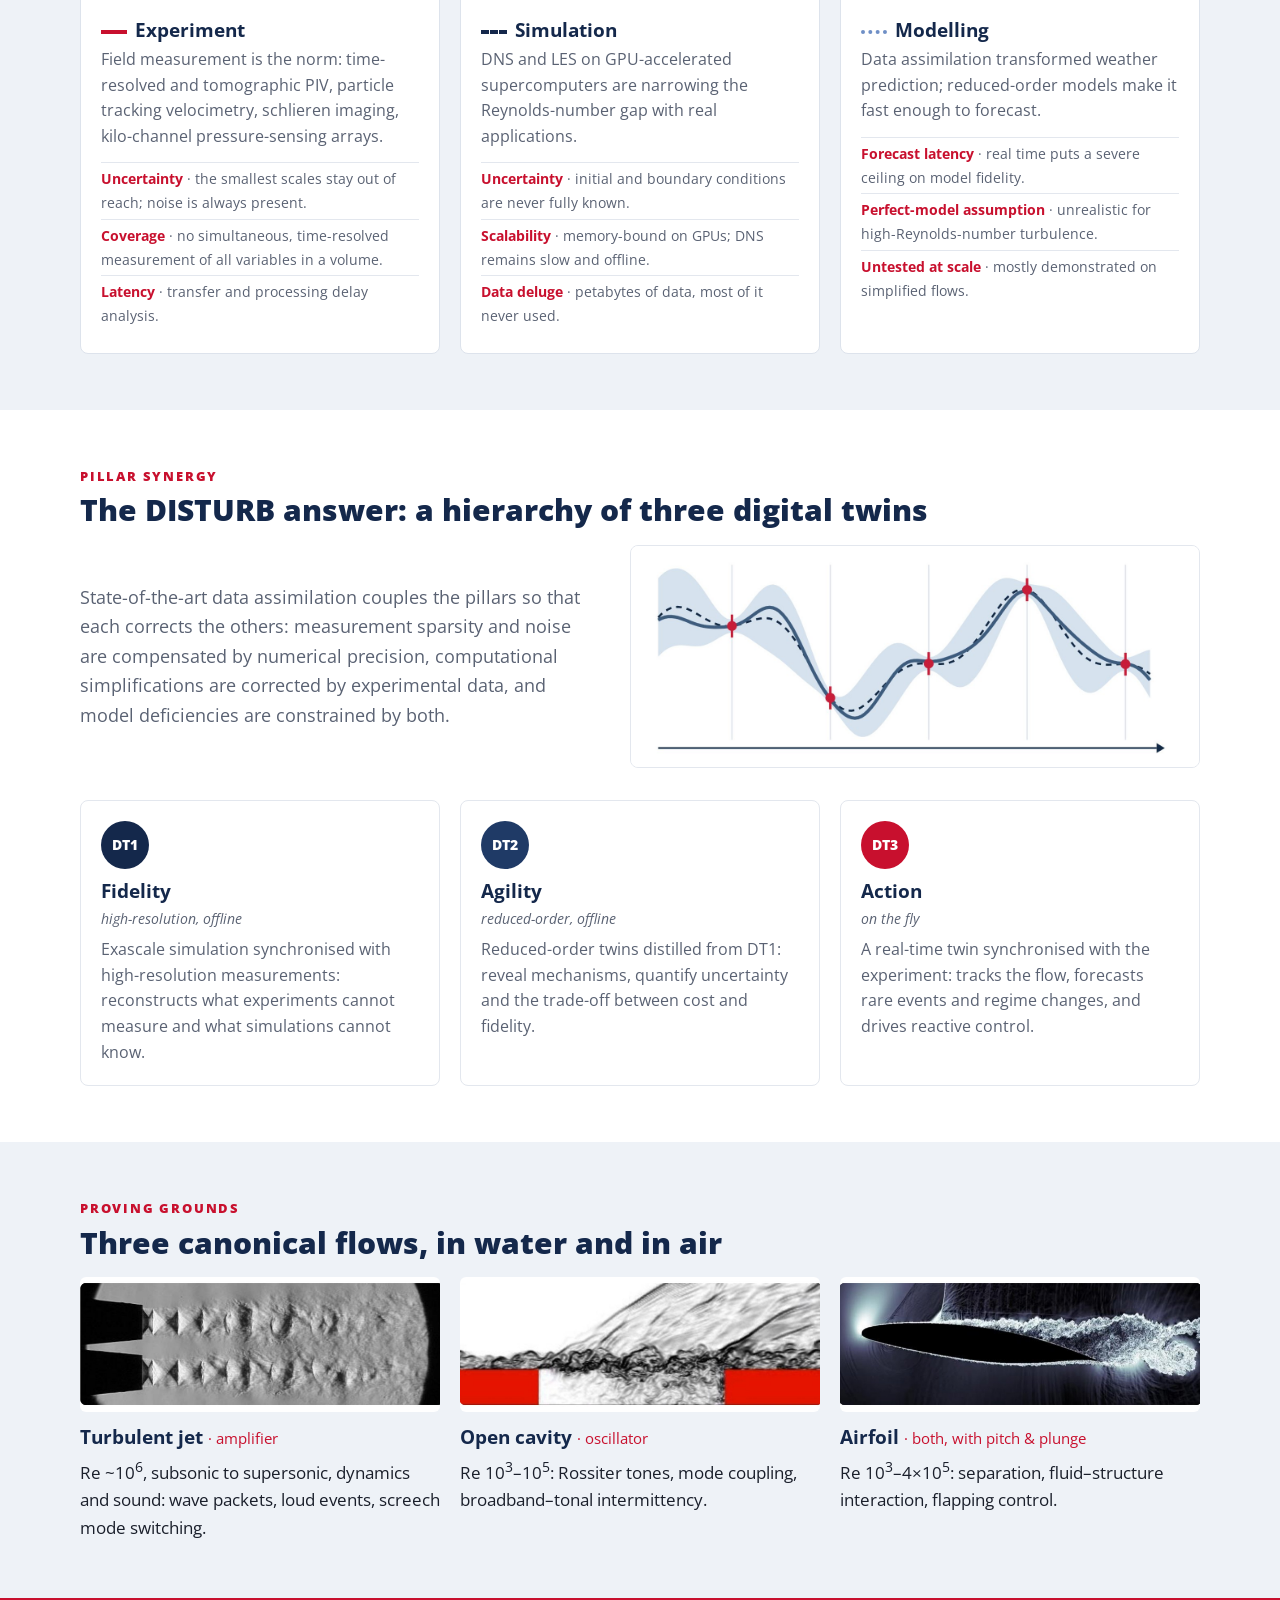
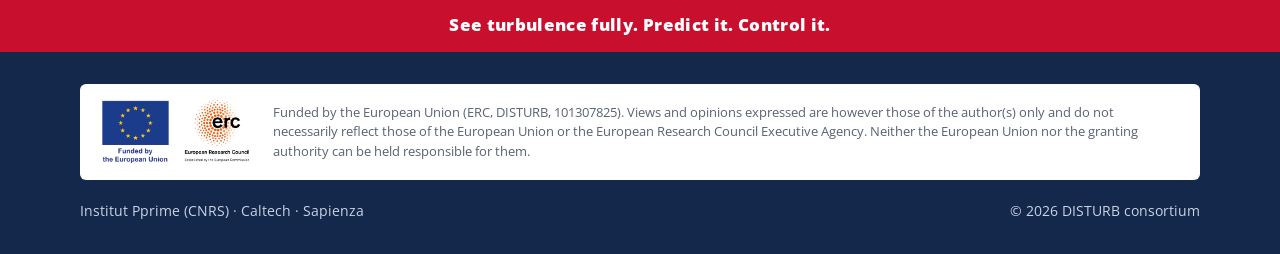
==== commit 9161d276: "Home banner: EU/ERC and partner institution logos Co-Authored-By: Claude Opus 5.5 <noreply@anthropic" ====
--- a/docs/index.html
+++ b/docs/index.html
@@ -24,9 +24,9 @@
     <img src="images/logo_anim.webp" width="824" height="191" alt="DISTURB — Digital Simulation Twins for Turbulence">
   </picture>
   <div class="hero-meta">
-    <div class="grant"><b>ERC Synergy Grant</b><br>2027–2033 · GA 101307825</div>
+    <div class="partners"><a href="https://erc.europa.eu/" title="Funded by the European Union — European Research Council"><img class="eu" src="images/logo_eu_erc.png" alt="Funded by the European Union — European Research Council"></a><a href="https://www.cnrs.fr/" title="CNRS"><img class="sq" src="images/logo_cnrs.png" alt="CNRS"></a><a href="https://pprime.fr/" title="Institut Pprime"><img class="sq" src="images/logo_pprime.png" alt="Institut Pprime"></a><a href="https://www.uniroma1.it/" title="Sapienza Università di Roma"><img class="" src="images/logo_sapienza.png" alt="Sapienza Università di Roma"></a><a href="https://www.caltech.edu/" title="Caltech"><img class="ct" src="images/logo_caltech.png" alt="Caltech"></a></div>
     <div class="motto">See turbulence fully. Predict it. Control it.</div>
-    <div class="sites">Institut Pprime (CNRS) · Caltech · Sapienza</div>
+    <div class="grant">ERC Synergy Grant · 2027–2033 · GA 101307825</div>
   </div>
 </div></section>
 <section class="intro"><div class="container">
--- a/docs/style.css
+++ b/docs/style.css
@@ -48,12 +48,17 @@
 .hero { background: #fff; border-bottom: 1px solid var(--line); }
 .hero .container { display: flex; align-items: center; gap: 1.5rem 2.5rem; flex-wrap: wrap;
   padding-top: 1.4rem; padding-bottom: 1.4rem; }
-.hero-logo { width: min(100%, 480px); flex-shrink: 0; }
+.hero-logo { width: min(100%, 420px); flex-shrink: 0; }
 .hero-logo img { width: 100%; height: auto; }
 .hero-meta { margin-left: auto; text-align: right; }
-.hero-meta .motto { color: var(--red); font-weight: 800; font-size: 1.1rem; line-height: 1.3; margin-top: .5rem; }
-.hero-meta .sites { color: var(--muted); font-size: .92rem; }
-.hero-meta .grant { font-size: .8rem; margin-left: 0; text-align: inherit; }
+.partners { display: flex; align-items: center; justify-content: flex-end; flex-wrap: wrap; gap: .8rem 1.3rem; }
+.partners img { height: 38px; width: auto; }
+.partners img.eu { height: 56px; }
+.partners img.sq { height: 40px; }
+.partners img.ct { height: 26px; }
+.hero-meta .motto { color: var(--red); font-weight: 800; font-size: 1.05rem; line-height: 1.3; margin-top: .9rem; }
+.hero-meta .grant { font-size: .74rem; margin: .2rem 0 0; text-align: inherit; }
+@media (max-width: 1100px) { .hero-meta { margin-left: 0; text-align: left; } .partners { justify-content: flex-start; } }
 .intro { background: var(--navy); color: #e3e9f4; }
 .intro .container { padding-top: 3rem; padding-bottom: 3rem; }
 .intro h1 { color: #fff; font-size: clamp(1.7rem, 3.6vw, 2.5rem); font-weight: 800; max-width: 46rem; }
@@ -162,6 +167,9 @@
   nav.site ul { margin-left: 0; width: 100%; overflow-x: auto; }
   nav.site a.lnk { padding: .6rem .7rem; white-space: nowrap; }
   .hero-meta { margin-left: 0; text-align: left; }
+  .partners { justify-content: flex-start; }
+  .partners { gap: .6rem .8rem; }
+  .partners img { height: 24px; } .partners img.eu { height: 40px; } .partners img.sq { height: 26px; } .partners img.ct { height: 17px; }
   .phases { grid-template-columns: 1fr; }
   .news-item { grid-template-columns: 1fr; gap: .2rem; }
   .funding { grid-template-columns: 1fr; }
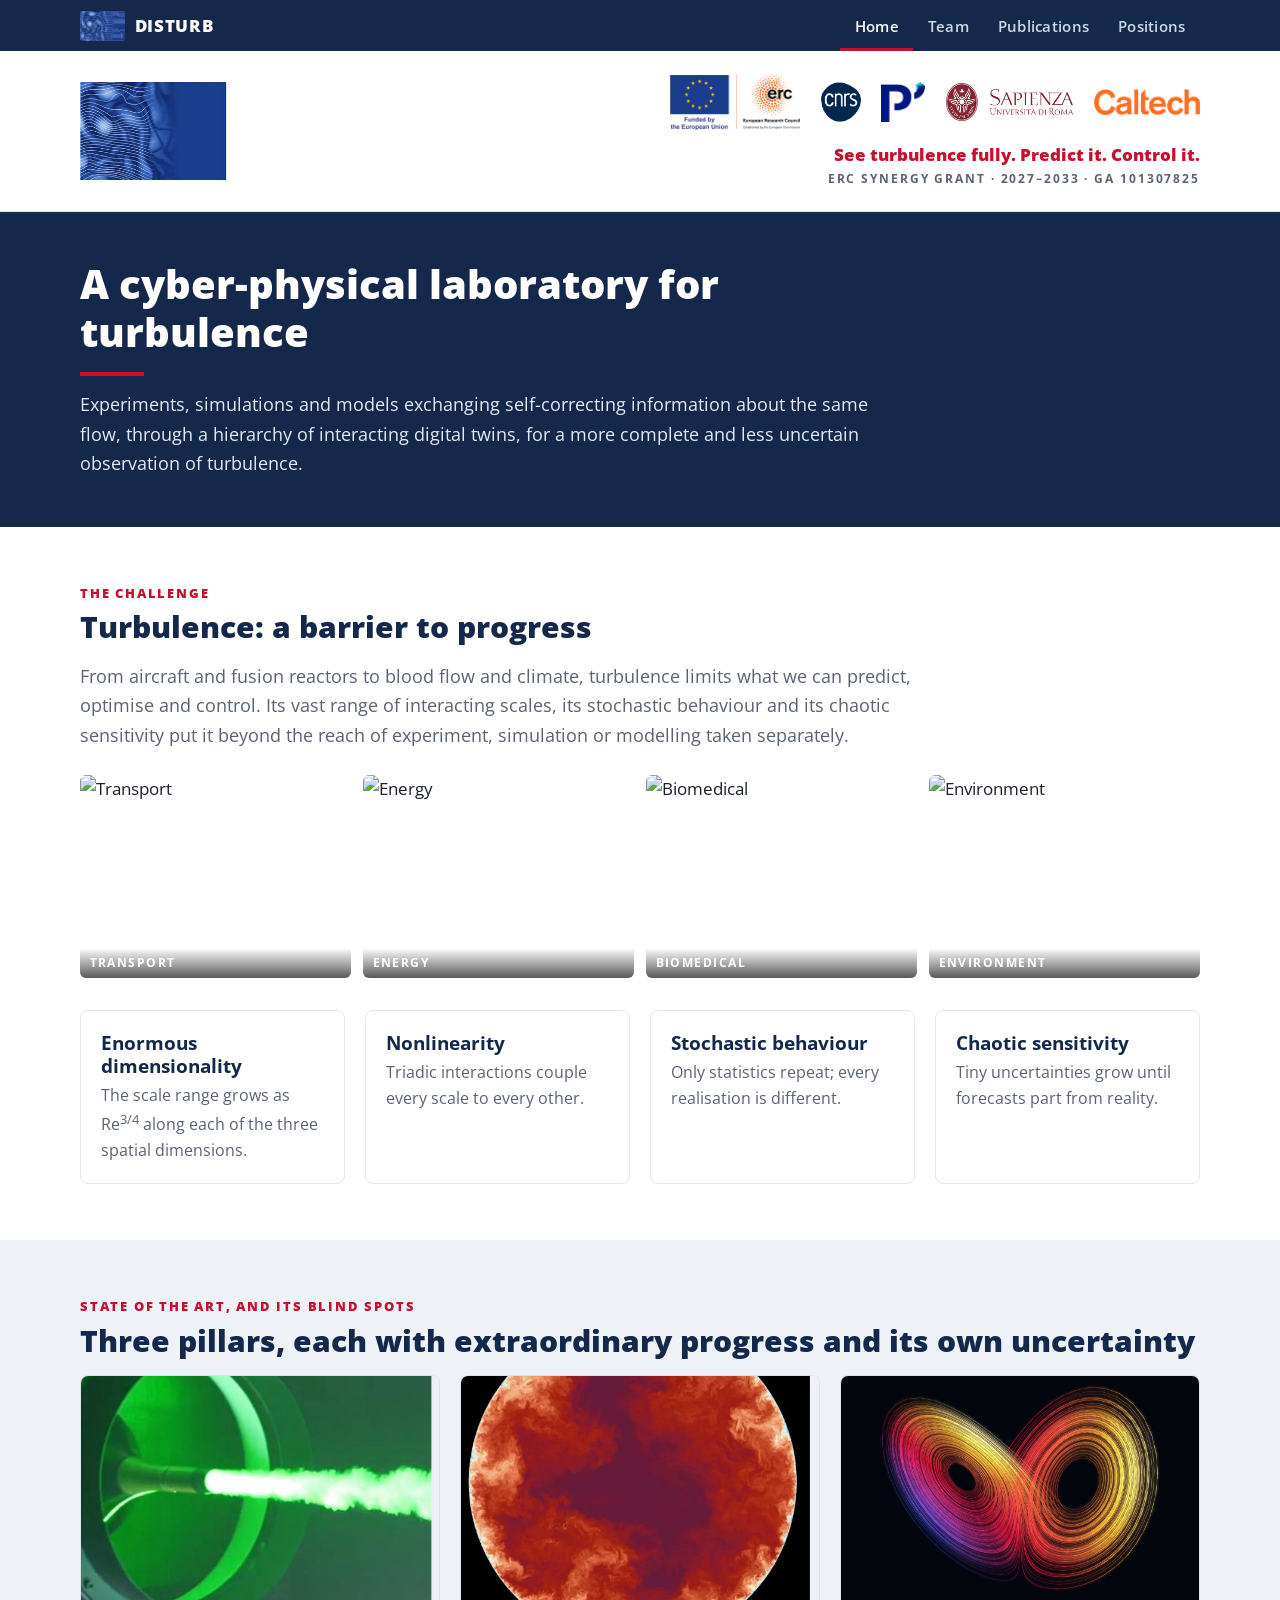
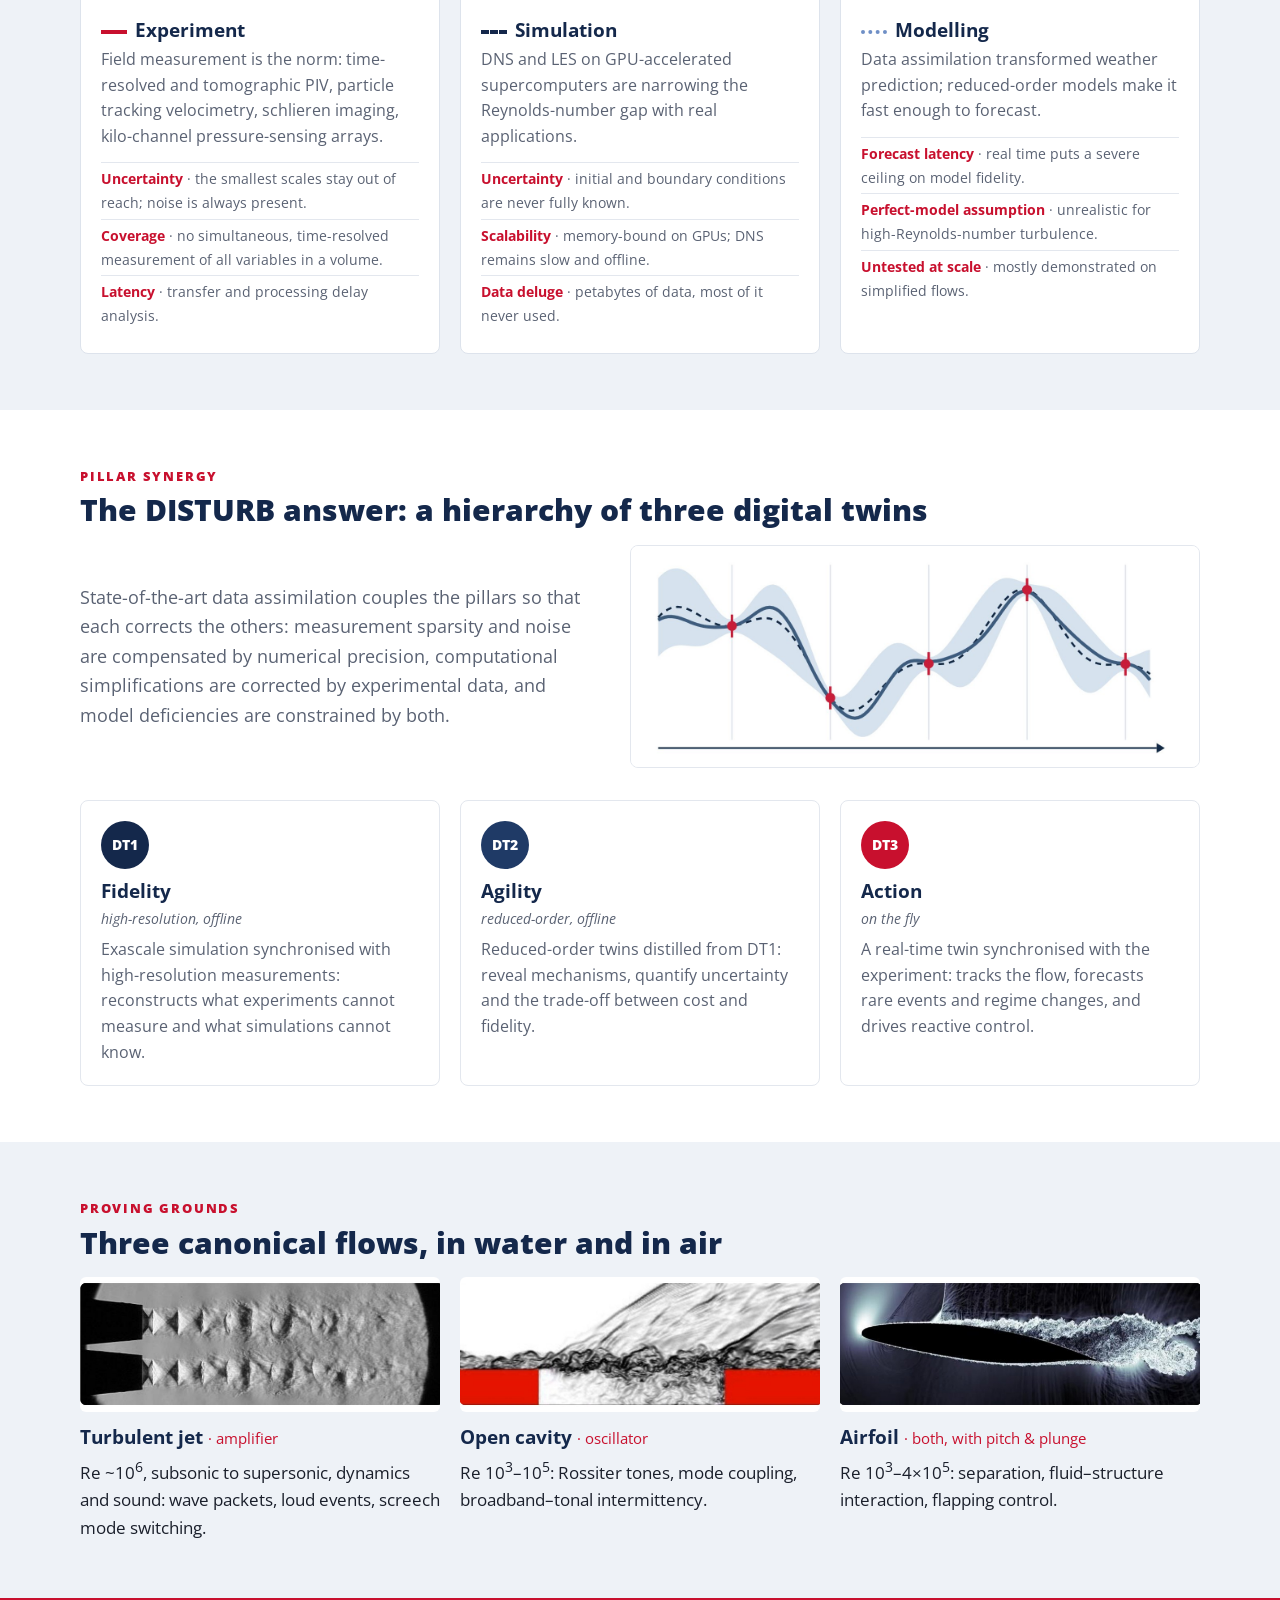
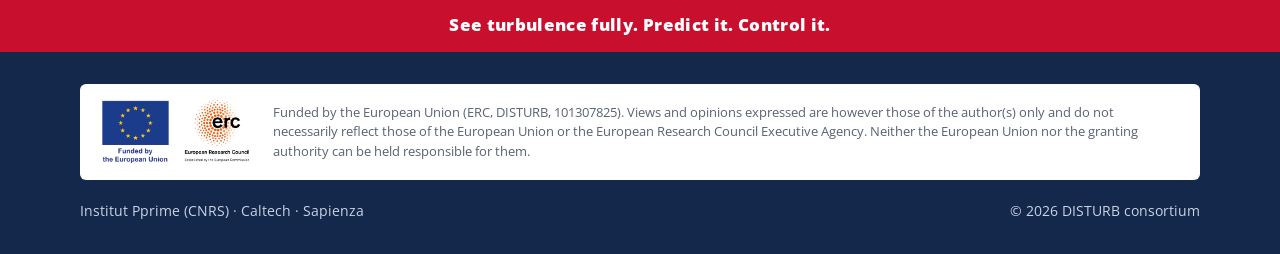
==== commit 29d16ea2: "Cache-bust style.css; size hints on partner logos Co-Authored-By: Claude Opus 5.5 <noreply@anthropic" ====
--- a/docs/index.html
+++ b/docs/index.html
@@ -12,7 +12,7 @@
 <link rel="preconnect" href="https://fonts.googleapis.com">
 <link rel="preconnect" href="https://fonts.gstatic.com" crossorigin>
 <link href="https://fonts.googleapis.com/css2?family=Open+Sans:ital,wght@0,400;0,600;0,700;0,800;1,400&display=swap" rel="stylesheet">
-<link rel="stylesheet" href="style.css">
+<link rel="stylesheet" href="style.css?v=576c85e0">
 </head>
 <body>
 <nav class="site"><div class="container"><a class="nav-brand" href="index.html"><img src="images/logo_mark.png" alt="">DISTURB</a><ul><li><a class="lnk active" href="index.html">Home</a></li><li><a class="lnk" href="team.html">Team</a></li><li><a class="lnk" href="publications.html">Publications</a></li><li><a class="lnk" href="positions.html">Positions</a></li></ul></div></nav>
@@ -24,7 +24,7 @@
     <img src="images/logo_anim.webp" width="824" height="191" alt="DISTURB — Digital Simulation Twins for Turbulence">
   </picture>
   <div class="hero-meta">
-    <div class="partners"><a href="https://erc.europa.eu/" title="Funded by the European Union — European Research Council"><img class="eu" src="images/logo_eu_erc.png" alt="Funded by the European Union — European Research Council"></a><a href="https://www.cnrs.fr/" title="CNRS"><img class="sq" src="images/logo_cnrs.png" alt="CNRS"></a><a href="https://pprime.fr/" title="Institut Pprime"><img class="sq" src="images/logo_pprime.png" alt="Institut Pprime"></a><a href="https://www.uniroma1.it/" title="Sapienza Università di Roma"><img class="" src="images/logo_sapienza.png" alt="Sapienza Università di Roma"></a><a href="https://www.caltech.edu/" title="Caltech"><img class="ct" src="images/logo_caltech.png" alt="Caltech"></a></div>
+    <div class="partners"><a href="https://erc.europa.eu/" title="Funded by the European Union — European Research Council"><img class="eu" src="images/logo_eu_erc.png" alt="Funded by the European Union — European Research Council" height="56"></a><a href="https://www.cnrs.fr/" title="CNRS"><img class="sq" src="images/logo_cnrs.png" alt="CNRS" height="40"></a><a href="https://pprime.fr/" title="Institut Pprime"><img class="sq" src="images/logo_pprime.png" alt="Institut Pprime" height="40"></a><a href="https://www.uniroma1.it/" title="Sapienza Università di Roma"><img class="" src="images/logo_sapienza.png" alt="Sapienza Università di Roma" height="38"></a><a href="https://www.caltech.edu/" title="Caltech"><img class="ct" src="images/logo_caltech.png" alt="Caltech" height="26"></a></div>
     <div class="motto">See turbulence fully. Predict it. Control it.</div>
     <div class="grant">ERC Synergy Grant · 2027–2033 · GA 101307825</div>
   </div>
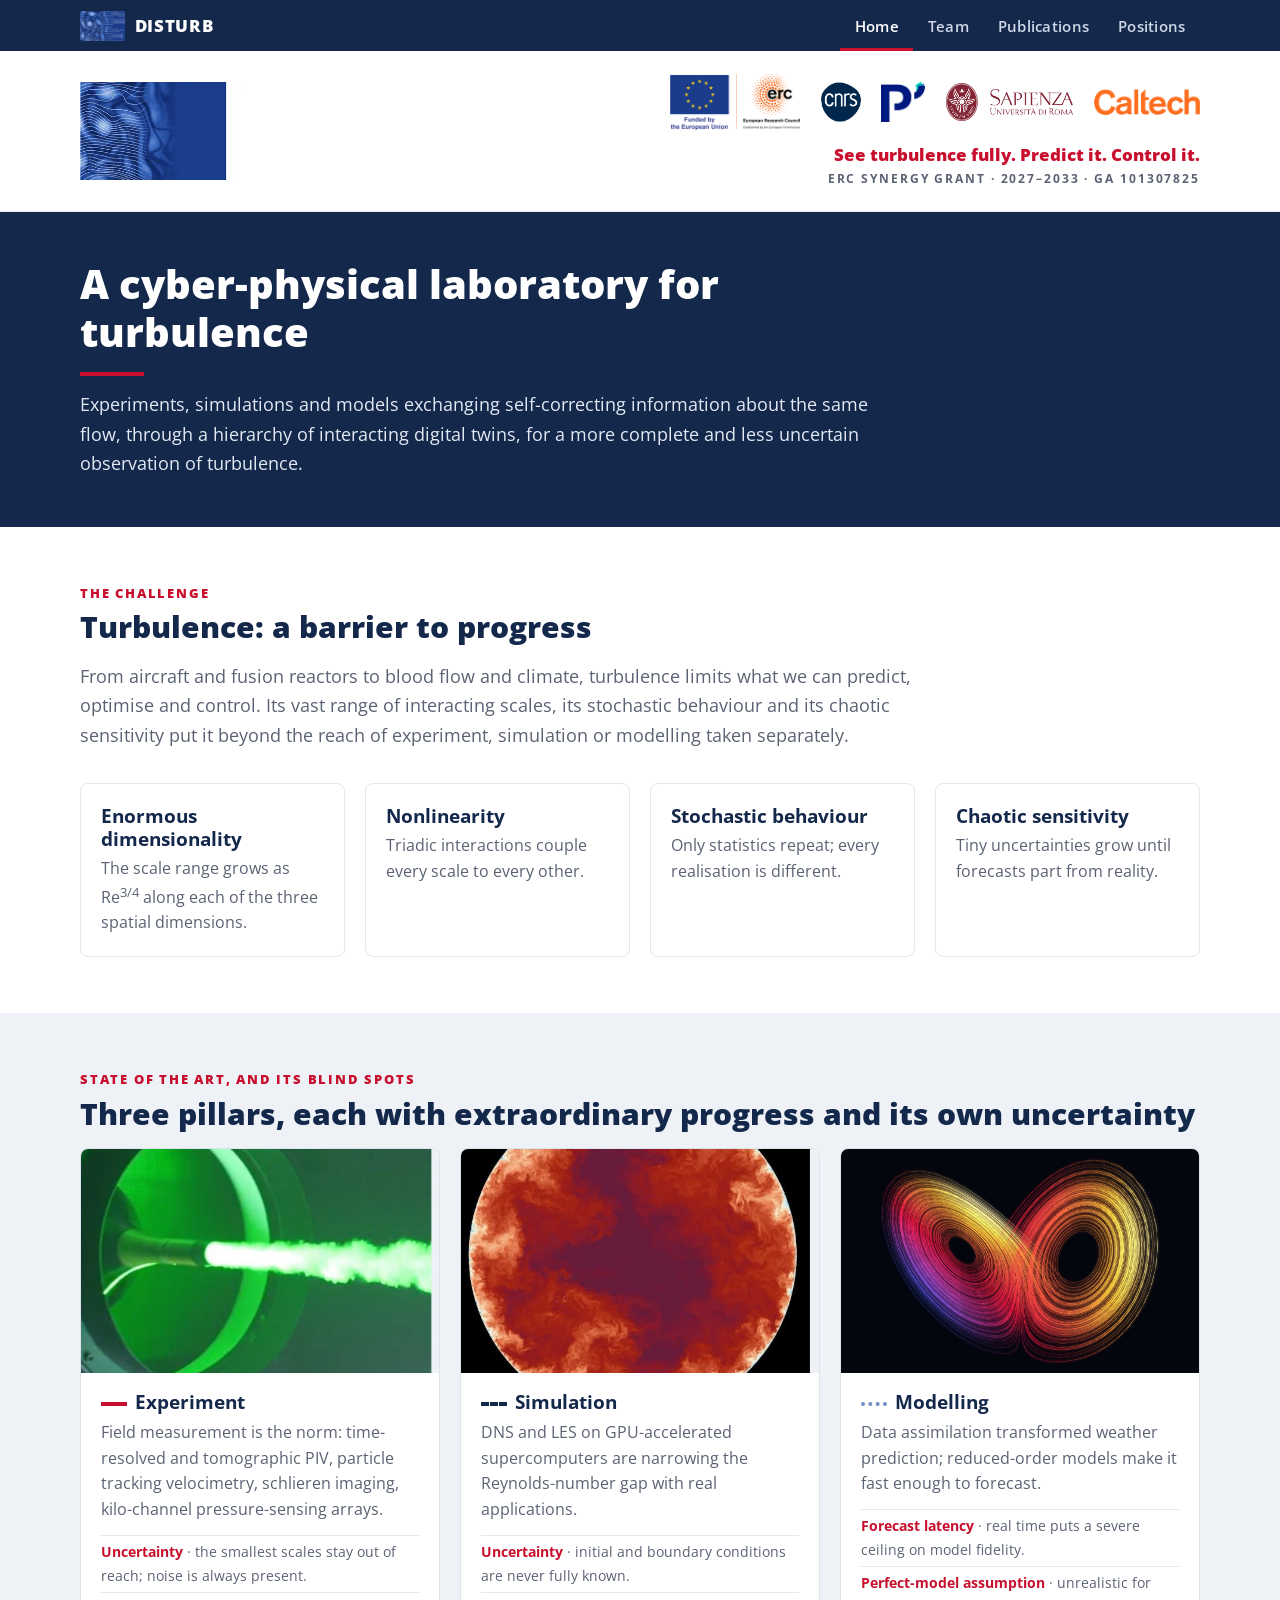
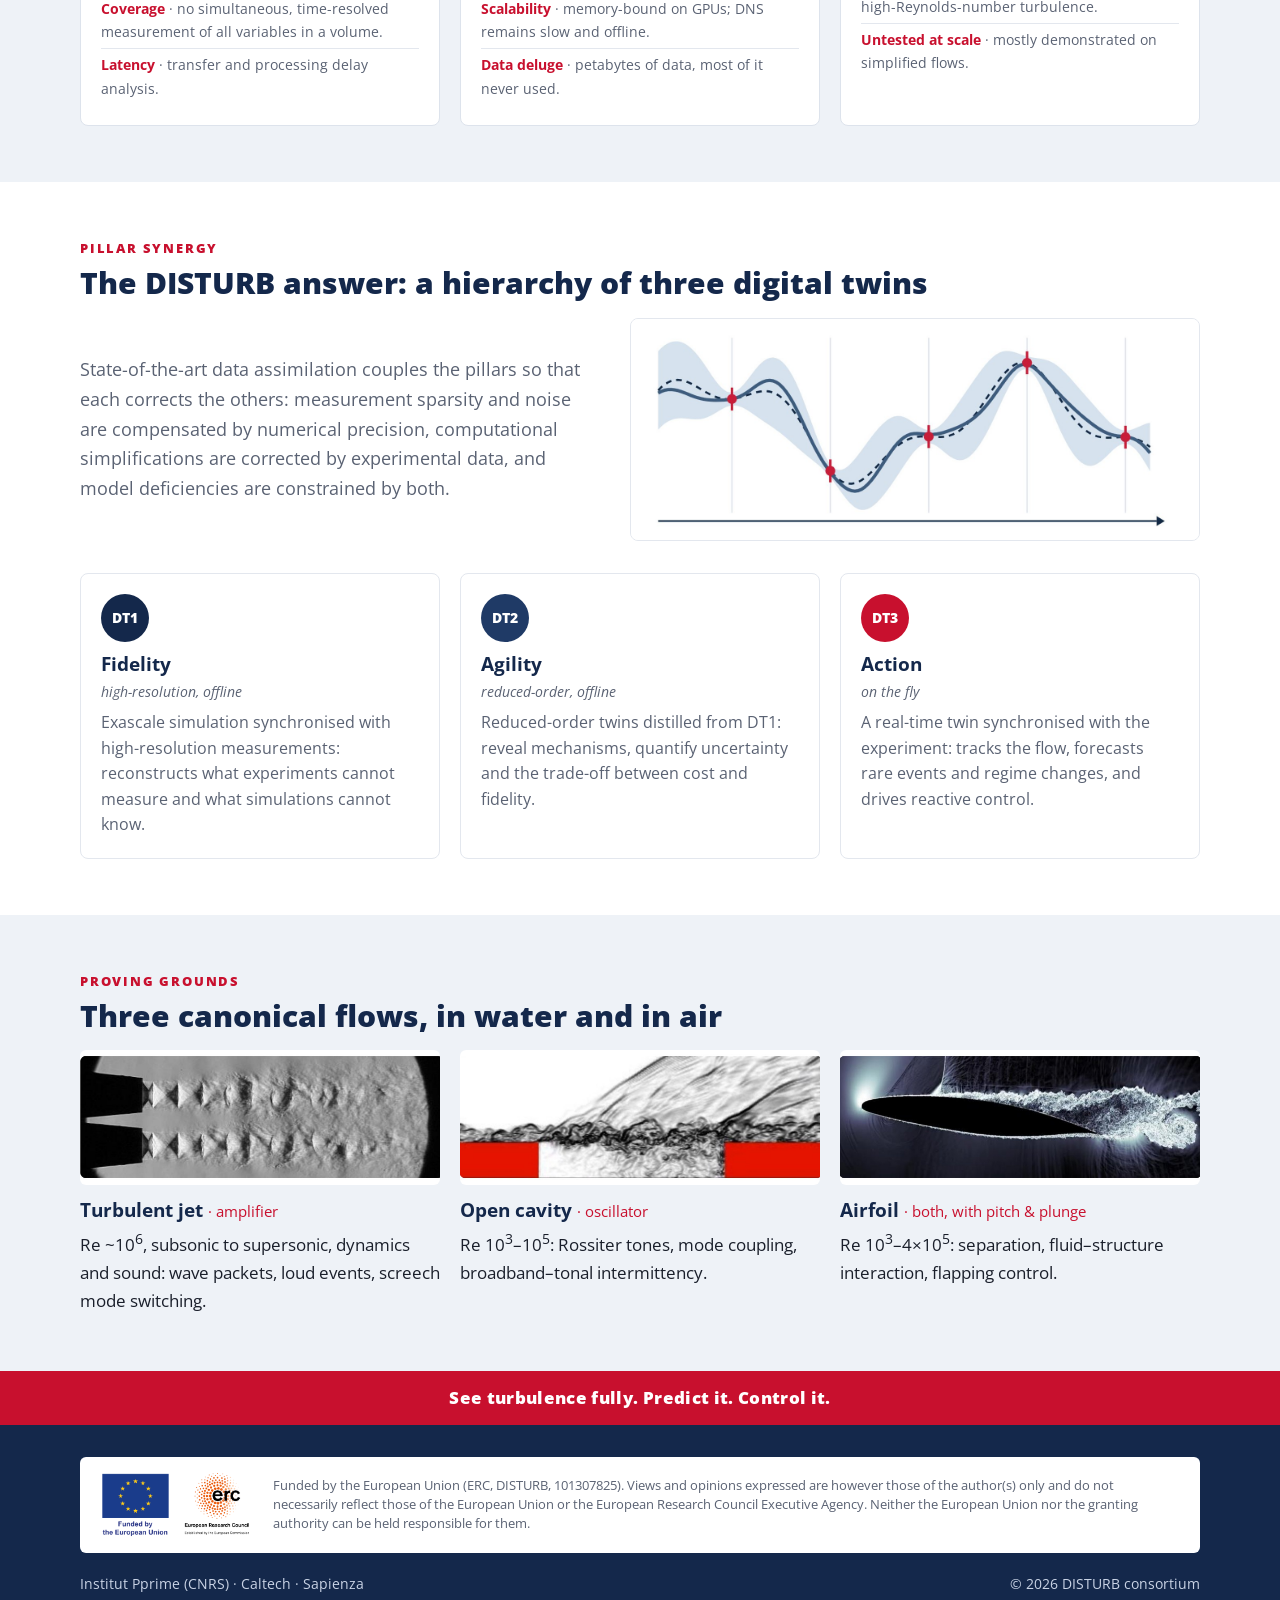
==== commit b7ad128d: "Own Lorenz attractor image; remove third-party application photos Co-Authored-By: Claude Opus 5.5 <n" ====
--- a/docs/index.html
+++ b/docs/index.html
@@ -12,7 +12,7 @@
 <link rel="preconnect" href="https://fonts.googleapis.com">
 <link rel="preconnect" href="https://fonts.gstatic.com" crossorigin>
 <link href="https://fonts.googleapis.com/css2?family=Open+Sans:ital,wght@0,400;0,600;0,700;0,800;1,400&display=swap" rel="stylesheet">
-<link rel="stylesheet" href="style.css?v=576c85e0">
+<link rel="stylesheet" href="style.css?v=e2856de2">
 </head>
 <body>
 <nav class="site"><div class="container"><a class="nav-brand" href="index.html"><img src="images/logo_mark.png" alt="">DISTURB</a><ul><li><a class="lnk active" href="index.html">Home</a></li><li><a class="lnk" href="team.html">Team</a></li><li><a class="lnk" href="publications.html">Publications</a></li><li><a class="lnk" href="positions.html">Positions</a></li></ul></div></nav>
@@ -36,7 +36,7 @@
 <section class="section"><div class="container">
   <div class="kicker">The challenge</div>
   <h2>Turbulence: a barrier to progress</h2>
-  <p class="lead">From aircraft and fusion reactors to blood flow and climate, turbulence limits what we can predict, optimise and control. Its vast range of interacting scales, its stochastic behaviour and its chaotic sensitivity put it beyond the reach of experiment, simulation or modelling taken separately.</p><div class="apps"><figure><img src="images/app_transport.jpg" alt="Transport" loading="lazy"><figcaption>Transport</figcaption></figure><figure><img src="images/app_energy.jpg" alt="Energy" loading="lazy"><figcaption>Energy</figcaption></figure><figure><img src="images/app_biomedical.jpg" alt="Biomedical" loading="lazy"><figcaption>Biomedical</figcaption></figure><figure><img src="images/app_environment.jpg" alt="Environment" loading="lazy"><figcaption>Environment</figcaption></figure></div><div class="grid g4"><div class="card"><h3>Enormous dimensionality</h3><p>The scale range grows as Re<sup>3/4</sup> along each of the three spatial dimensions.</p></div><div class="card"><h3>Nonlinearity</h3><p>Triadic interactions couple every scale to every other.</p></div><div class="card"><h3>Stochastic behaviour</h3><p>Only statistics repeat; every realisation is different.</p></div><div class="card"><h3>Chaotic sensitivity</h3><p>Tiny uncertainties grow until forecasts part from reality.</p></div></div>
+  <p class="lead" style="margin-bottom:2rem">From aircraft and fusion reactors to blood flow and climate, turbulence limits what we can predict, optimise and control. Its vast range of interacting scales, its stochastic behaviour and its chaotic sensitivity put it beyond the reach of experiment, simulation or modelling taken separately.</p><div class="grid g4"><div class="card"><h3>Enormous dimensionality</h3><p>The scale range grows as Re<sup>3/4</sup> along each of the three spatial dimensions.</p></div><div class="card"><h3>Nonlinearity</h3><p>Triadic interactions couple every scale to every other.</p></div><div class="card"><h3>Stochastic behaviour</h3><p>Only statistics repeat; every realisation is different.</p></div><div class="card"><h3>Chaotic sensitivity</h3><p>Tiny uncertainties grow until forecasts part from reality.</p></div></div>
 </div></section>
 <section class="section alt"><div class="container">
   <div class="kicker">State of the art, and its blind spots</div>
--- a/docs/style.css
+++ b/docs/style.css
@@ -73,12 +73,6 @@
 .card { background: #fff; border: 1px solid var(--line); border-radius: 8px; padding: 1.25rem; }
 .alt .card { border-color: #dde3ec; }
 .card p { color: var(--muted); font-size: .97rem; }
-.apps { display: grid; grid-template-columns: repeat(4, 1fr); gap: .75rem; margin: 1.5rem 0 2rem; }
-.apps figure { position: relative; border-radius: 6px; overflow: hidden; aspect-ratio: 4/3; }
-.apps img { width: 100%; height: 100%; object-fit: cover; }
-.apps figcaption { position: absolute; left: 0; right: 0; bottom: 0; padding: .3rem .6rem; font-size: .75rem;
-  font-weight: 700; letter-spacing: .12em; text-transform: uppercase; color: #fff;
-  background: linear-gradient(transparent, rgba(0,0,0,.65)); }
 .pillar { display: flex; flex-direction: column; overflow: hidden; padding: 0; }
 .pillar img { aspect-ratio: 16/10; object-fit: cover; width: 100%; background: #000; }
 .pillar .body { padding: 1.1rem 1.25rem 1.3rem; }
@@ -160,18 +154,4 @@
 @media (max-width: 640px) {
   body { font-size: 16px; }
   .g2, .g3, .g4 { grid-template-columns: 1fr; }
-  .apps { grid-template-columns: 1fr 1fr; }
-  .grant.top { display: none; }
-  .brandbar img { height: 52px; }
-  nav.site .container { flex-wrap: wrap; gap: 0; }
-  nav.site ul { margin-left: 0; width: 100%; overflow-x: auto; }
-  nav.site a.lnk { padding: .6rem .7rem; white-space: nowrap; }
-  .hero-meta { margin-left: 0; text-align: left; }
-  .partners { justify-content: flex-start; }
-  .partners { gap: .6rem .8rem; }
-  .partners img { height: 24px; } .partners img.eu { height: 40px; } .partners img.sq { height: 26px; } .partners img.ct { height: 17px; }
-  .phases { grid-template-columns: 1fr; }
-  .news-item { grid-template-columns: 1fr; gap: .2rem; }
-  .funding { grid-template-columns: 1fr; }
-  .section { padding: 2.5rem 0; }
-}
+  }
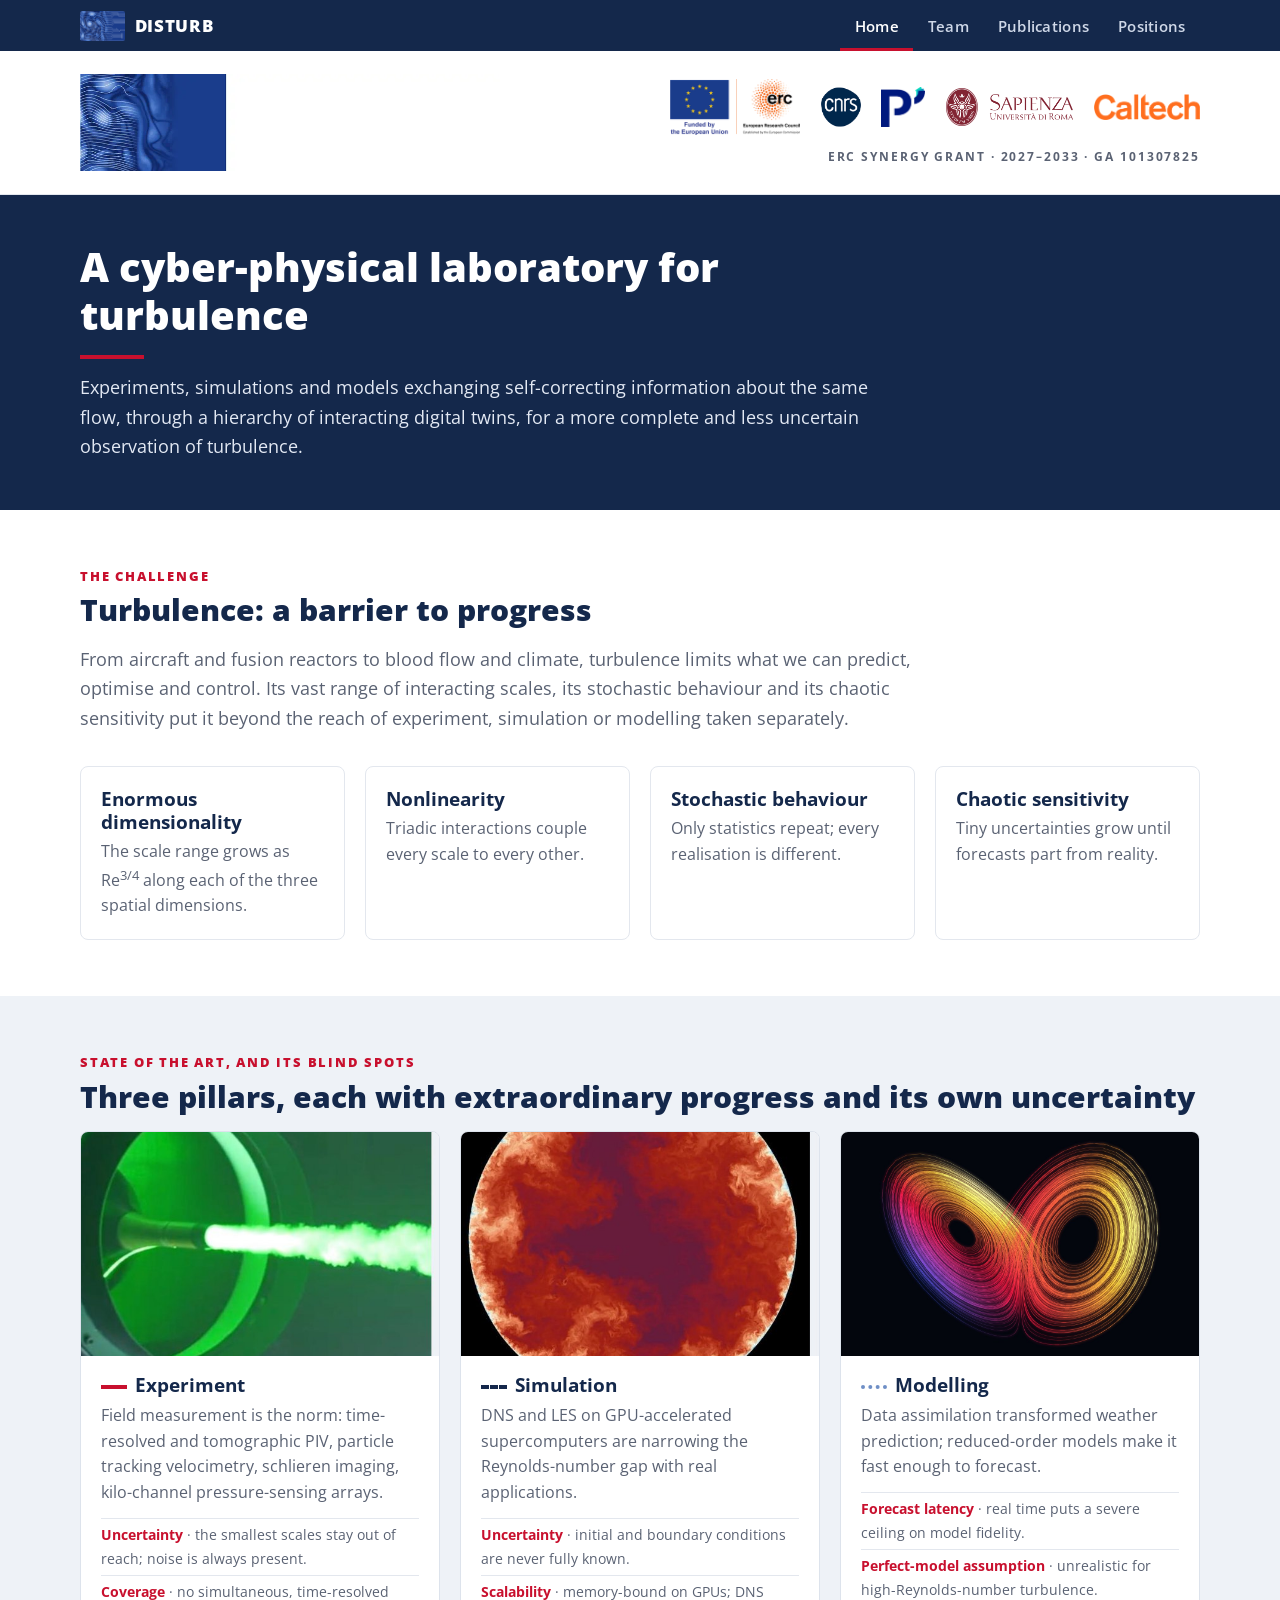
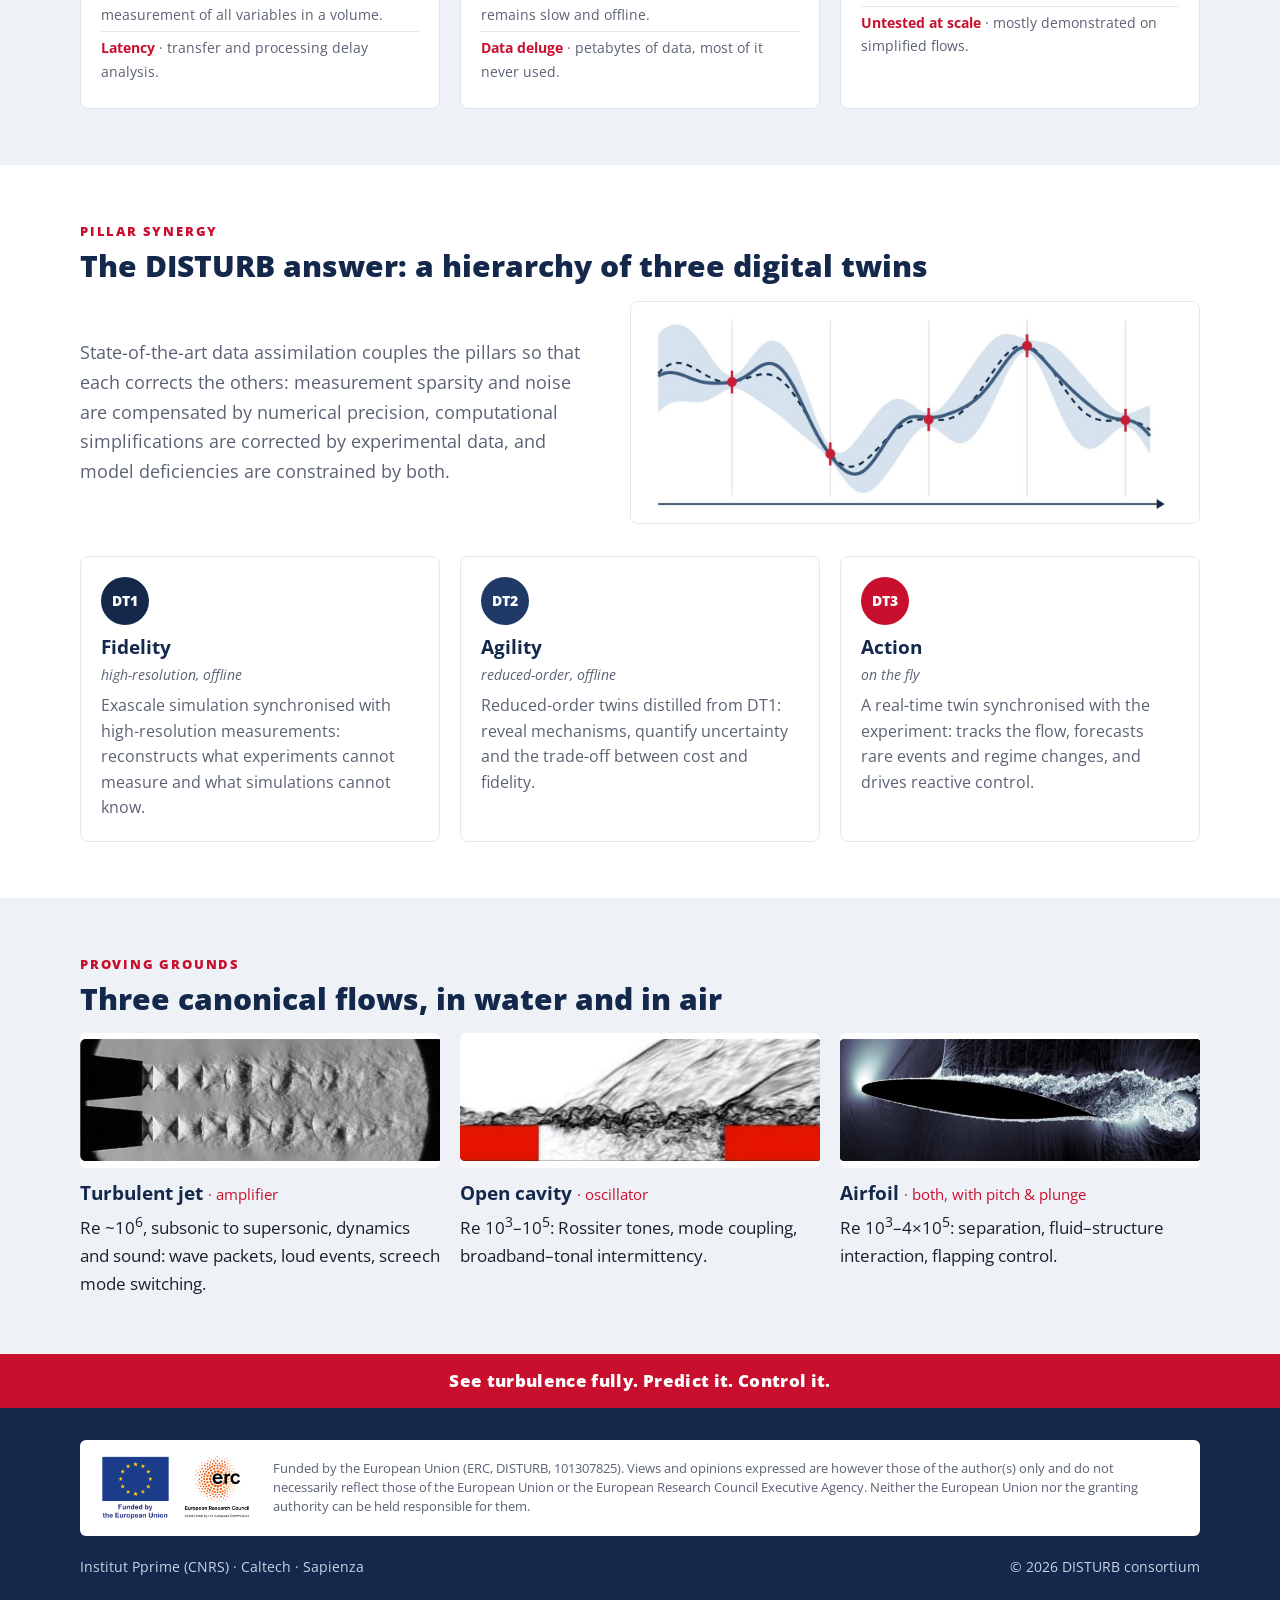
==== commit 64f6aad2: "Banner: drop motto line Co-Authored-By: Claude Opus 5.5 <noreply@anthropic.com>" ====
--- a/docs/index.html
+++ b/docs/index.html
@@ -12,7 +12,7 @@
 <link rel="preconnect" href="https://fonts.googleapis.com">
 <link rel="preconnect" href="https://fonts.gstatic.com" crossorigin>
 <link href="https://fonts.googleapis.com/css2?family=Open+Sans:ital,wght@0,400;0,600;0,700;0,800;1,400&display=swap" rel="stylesheet">
-<link rel="stylesheet" href="style.css?v=e2856de2">
+<link rel="stylesheet" href="style.css?v=cf723e0b">
 </head>
 <body>
 <nav class="site"><div class="container"><a class="nav-brand" href="index.html"><img src="images/logo_mark.png" alt="">DISTURB</a><ul><li><a class="lnk active" href="index.html">Home</a></li><li><a class="lnk" href="team.html">Team</a></li><li><a class="lnk" href="publications.html">Publications</a></li><li><a class="lnk" href="positions.html">Positions</a></li></ul></div></nav>
@@ -25,7 +25,6 @@
   </picture>
   <div class="hero-meta">
     <div class="partners"><a href="https://erc.europa.eu/" title="Funded by the European Union — European Research Council"><img class="eu" src="images/logo_eu_erc.png" alt="Funded by the European Union — European Research Council" height="56"></a><a href="https://www.cnrs.fr/" title="CNRS"><img class="sq" src="images/logo_cnrs.png" alt="CNRS" height="40"></a><a href="https://pprime.fr/" title="Institut Pprime"><img class="sq" src="images/logo_pprime.png" alt="Institut Pprime" height="40"></a><a href="https://www.uniroma1.it/" title="Sapienza Università di Roma"><img class="" src="images/logo_sapienza.png" alt="Sapienza Università di Roma" height="38"></a><a href="https://www.caltech.edu/" title="Caltech"><img class="ct" src="images/logo_caltech.png" alt="Caltech" height="26"></a></div>
-    <div class="motto">See turbulence fully. Predict it. Control it.</div>
     <div class="grant">ERC Synergy Grant · 2027–2033 · GA 101307825</div>
   </div>
 </div></section>
--- a/docs/style.css
+++ b/docs/style.css
@@ -57,7 +57,7 @@
 .partners img.sq { height: 40px; }
 .partners img.ct { height: 26px; }
 .hero-meta .motto { color: var(--red); font-weight: 800; font-size: 1.05rem; line-height: 1.3; margin-top: .9rem; }
-.hero-meta .grant { font-size: .74rem; margin: .2rem 0 0; text-align: inherit; }
+.hero-meta .grant { font-size: .74rem; margin: .8rem 0 0; text-align: inherit; }
 @media (max-width: 1100px) { .hero-meta { margin-left: 0; text-align: left; } .partners { justify-content: flex-start; } }
 .intro { background: var(--navy); color: #e3e9f4; }
 .intro .container { padding-top: 3rem; padding-bottom: 3rem; }
